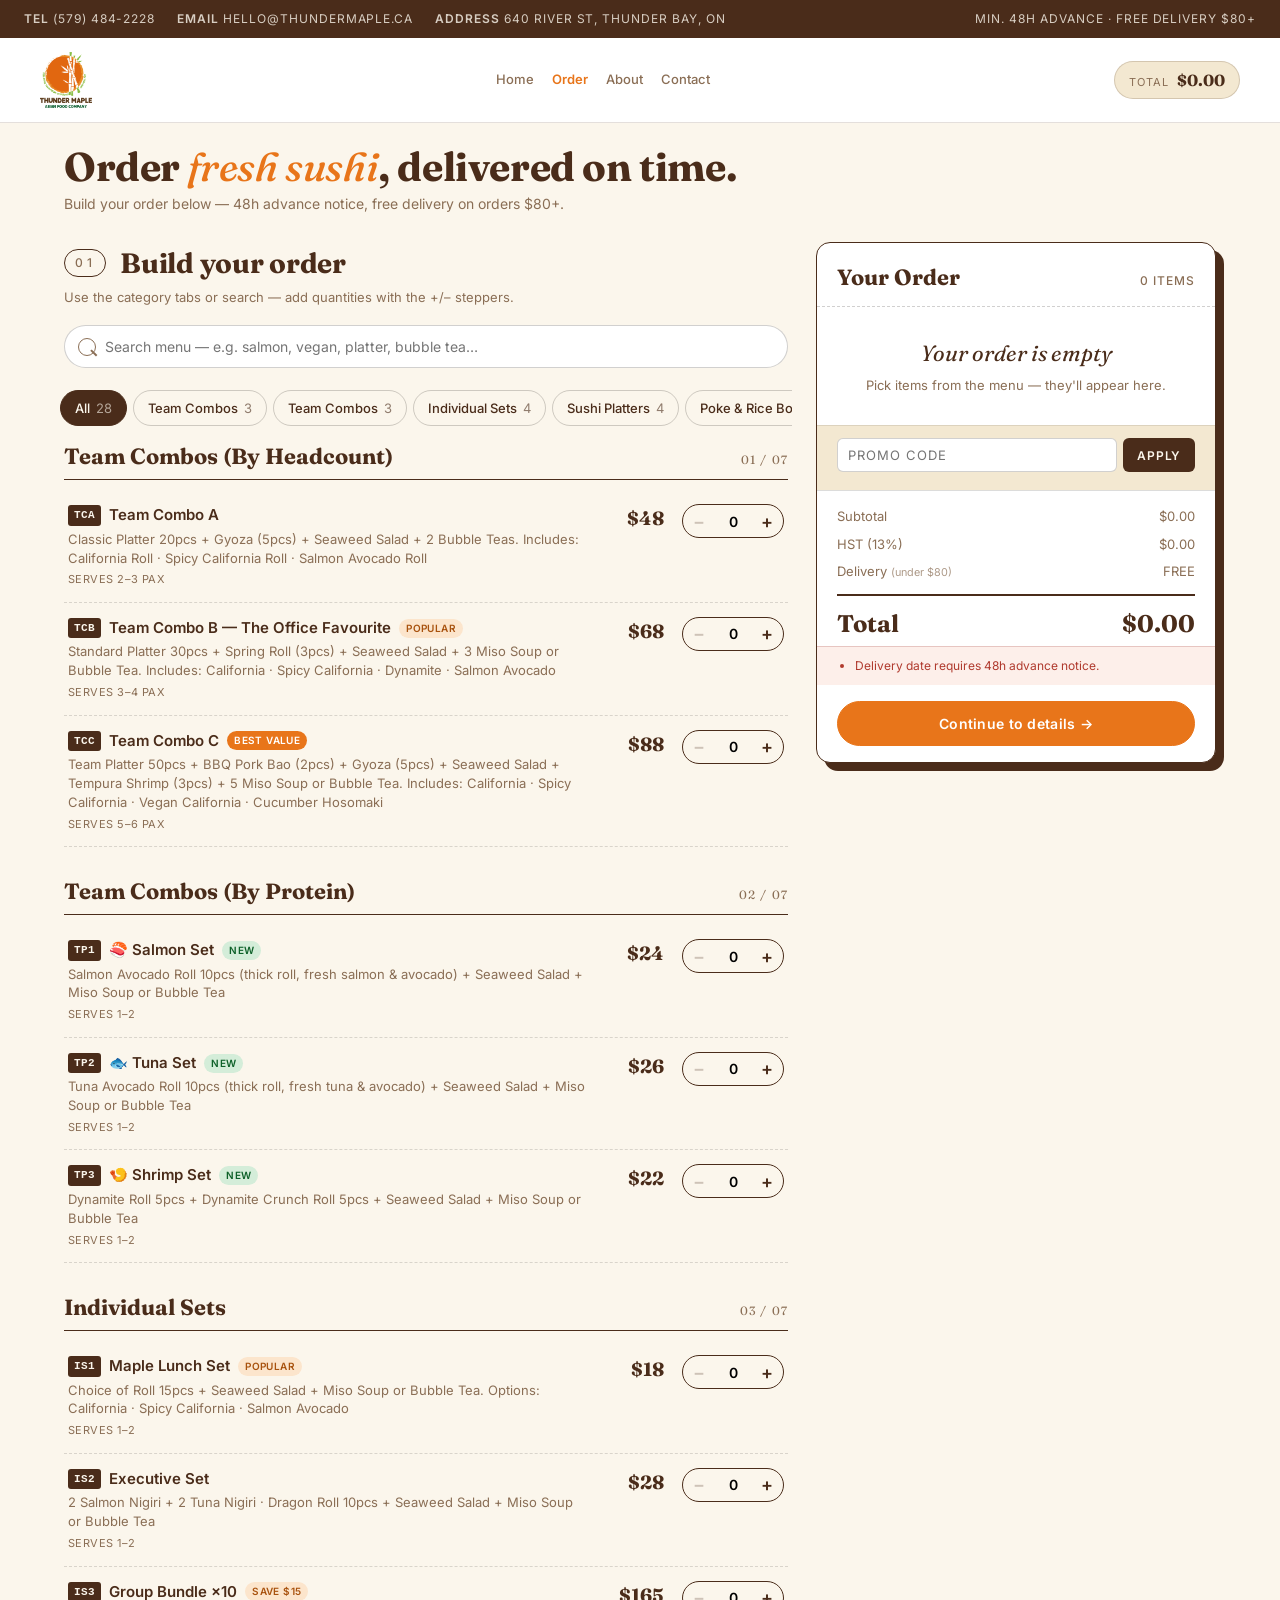
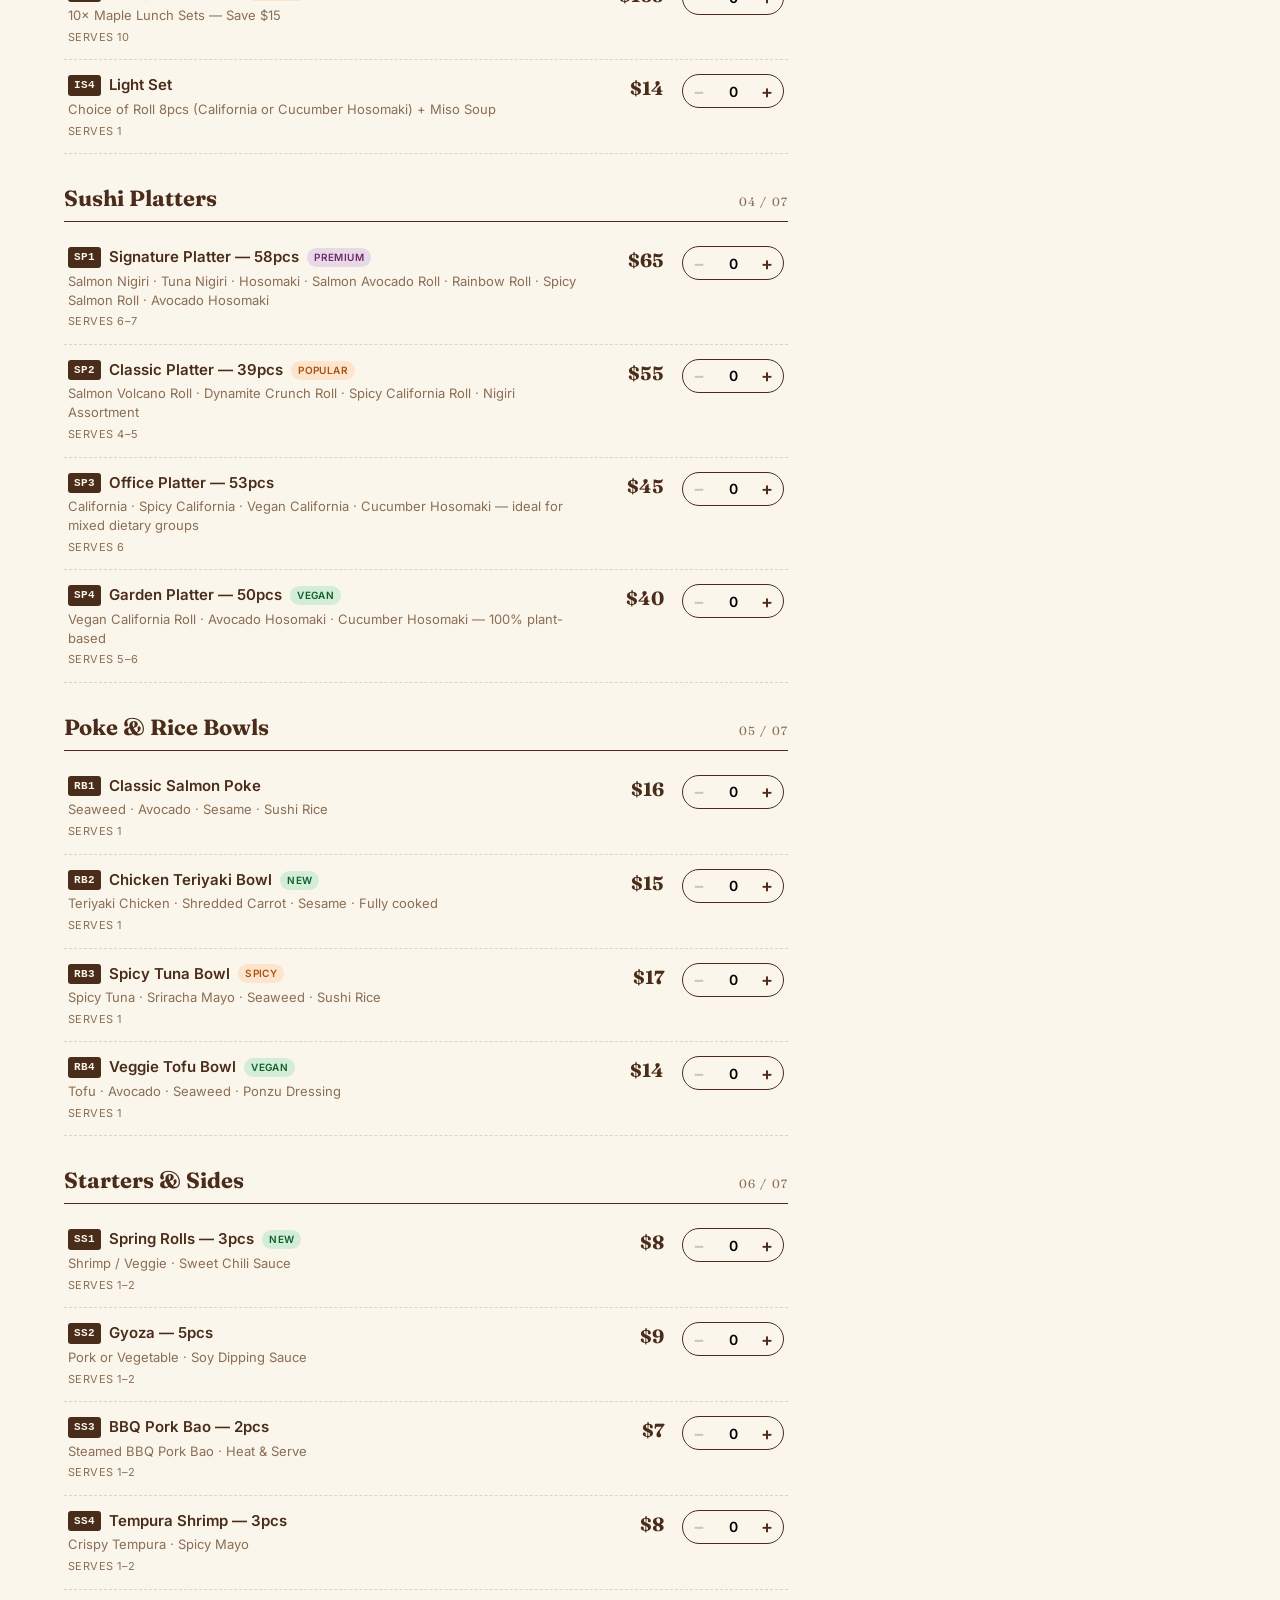
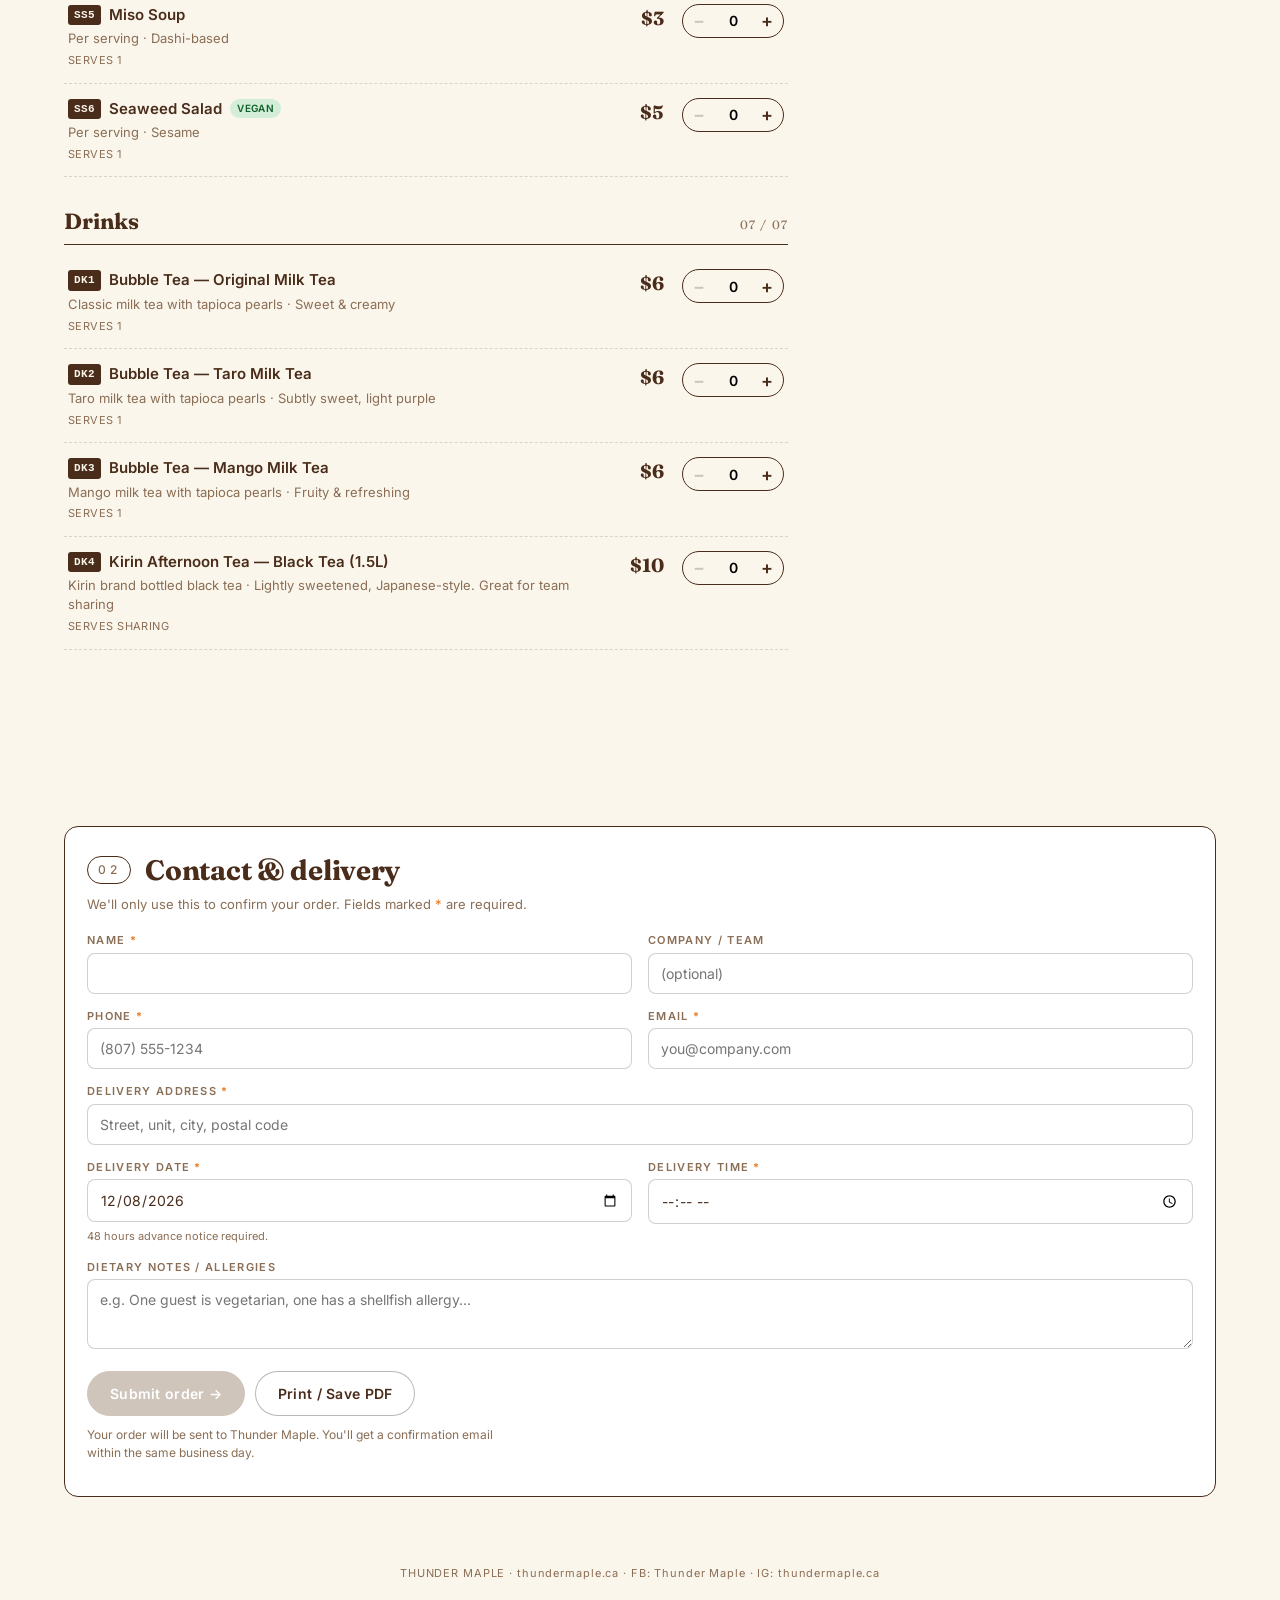
==== Order system/order.html @ da99d5c6 "Add files via upload" ====
<!doctype html>
<html lang="en">
<head>
<meta charset="utf-8" />
<meta name="viewport" content="width=device-width,initial-scale=1" />
<title>Thunder Maple · Online Order</title>
<link rel="preconnect" href="https://fonts.googleapis.com">
<link rel="preconnect" href="https://fonts.gstatic.com" crossorigin>
<link href="https://fonts.googleapis.com/css2?family=Fraunces:opsz,wght@9..144,400;9..144,500;9..144,600;9..144,700&family=Inter:wght@400;500;600;700&family=Shippori+Mincho:wght@500;700&display=swap" rel="stylesheet">
<script src="menu_data.js"></script>
<style>
:root{
  --tweak-primary:#E8751A;      /* brand orange (sun) */
  --tweak-secondary:#127C36;    /* brand green (bamboo) */
  --tweak-ink:#4A2C1A;          /* brand brown (wordmark) */
  --tweak-paper:#FBF6EC;        /* warm off-white */
  --tweak-paper-2:#F3E8D1;      /* warmer cream */
  --tweak-moss:#127C36;         /* brand green */
  --tweak-accent:#E8751A;       /* orange */
  --tweak-line:#4A2C1A;
  --tweak-muted:#8A6E55;
  --tweak-danger:#B03A2E;
  --tweak-radius: 14px;
  --tweak-font-display:'Fraunces', Georgia, serif;
  --tweak-font-body:'Inter', system-ui, sans-serif;
}
*{box-sizing:border-box}
html,body{margin:0;padding:0}
body{
  font-family:var(--tweak-font-body);
  background:var(--tweak-paper);
  color:var(--tweak-ink);
  font-size:15px;
  line-height:1.5;
  -webkit-font-smoothing:antialiased;
}
a{color:inherit}
button{font-family:inherit}

/* ——— top bar ——— */
.topbar{
  background:var(--tweak-ink);
  color:var(--tweak-paper);
  padding:10px 24px;
  display:flex;align-items:center;justify-content:space-between;
  font-size:12px;letter-spacing:.08em;text-transform:uppercase;
}
.topbar .meta{display:flex;gap:22px;flex-wrap:wrap}
.topbar .meta span{opacity:.8}
.topbar .meta b{font-weight:600;opacity:1}

/* ——— hero ——— */
.hero{
  background:#fff;
  padding:14px 24px;
  border-bottom:1px solid rgba(74,44,26,.15);
  position:relative;
}
.hero-inner{max-width:1200px;margin:0 auto;display:flex;align-items:center;justify-content:space-between;gap:20px;flex-wrap:wrap}
.brand{display:flex;align-items:center;gap:12px}
.brand img.logo{width:52px;height:auto;display:block}
.hero-right{display:flex;align-items:center;gap:22px;font-size:13px;color:var(--tweak-ink)}
.hero-right .total-chip{
  display:inline-flex;align-items:baseline;gap:8px;
  background:var(--tweak-paper-2);border:1px solid rgba(74,44,26,.18);
  padding:6px 14px;border-radius:100px;
}
.hero-right .total-chip small{font-size:11px;letter-spacing:.1em;text-transform:uppercase;color:var(--tweak-muted)}
.hero-right .total-chip b{font-family:var(--tweak-font-display);font-size:16px;font-weight:700;color:var(--tweak-ink)}
.hero-nav{display:flex;gap:18px;font-size:13px;color:var(--tweak-muted)}
.hero-nav a{text-decoration:none;font-weight:500}
.hero-nav a.current{color:var(--tweak-primary);font-weight:600}
.page-title{max-width:1200px;margin:22px auto 0;padding:0 24px}
.page-title h1{font-family:var(--tweak-font-display);font-size:clamp(28px,3.4vw,40px);line-height:1.1;font-weight:700;margin:0 0 4px;letter-spacing:-.01em}
.page-title h1 em{font-style:italic;color:var(--tweak-primary);font-weight:500}
.page-title p{color:var(--tweak-muted);font-size:14px;margin:0;max-width:640px}

/* ——— layout ——— */
.shell{max-width:1200px;margin:0 auto;padding:28px 24px 120px;display:grid;grid-template-columns:minmax(0,1fr) 400px;gap:28px}
.shell > section, .shell > aside{min-width:0}
@media (max-width: 960px){.shell{grid-template-columns:minmax(0,1fr);padding-bottom:180px}}

/* ——— menu section ——— */
.section-title{
  font-family:var(--tweak-font-display);
  font-size:28px;font-weight:700;letter-spacing:-.01em;
  display:flex;align-items:center;gap:14px;margin:0 0 4px;
}
.section-title .num{
  font-family:var(--tweak-font-body);font-weight:500;
  font-size:12px;letter-spacing:.3em;color:var(--tweak-muted);
  border:1px solid var(--tweak-ink);border-radius:100px;padding:4px 10px;
}
.section-sub{color:var(--tweak-muted);font-size:13px;margin:0 0 18px}

.cat-tabs{display:flex;gap:6px;overflow-x:auto;padding:4px 0 14px;margin:0 -4px;scrollbar-width:thin}
.cat-tab{
  flex:0 0 auto;padding:9px 14px;border-radius:100px;
  background:transparent;border:1px solid rgba(26,20,16,.2);
  font-size:13px;font-weight:500;color:var(--tweak-ink);cursor:pointer;
  transition:all .15s;white-space:nowrap;
}
.cat-tab:hover{background:rgba(26,20,16,.05)}
.cat-tab.active{background:var(--tweak-ink);color:var(--tweak-paper);border-color:var(--tweak-ink)}
.cat-tab .n{opacity:.6;margin-left:6px;font-weight:400}

/* ——— item list (DROPDOWN-first, matches user's request) ——— */
.cat-block{margin-bottom:28px}
.cat-head{
  display:flex;align-items:baseline;justify-content:space-between;
  border-bottom:1px solid var(--tweak-ink);padding-bottom:6px;margin-bottom:10px;
}
.cat-head h3{font-family:var(--tweak-font-display);font-size:22px;margin:0;font-weight:700}
.cat-head .jp{font-family:var(--tweak-font-display);color:var(--tweak-muted);font-size:12px;letter-spacing:.1em}

.item{
  display:grid;grid-template-columns:1fr auto auto;gap:18px;align-items:flex-start;
  padding:14px 4px;border-bottom:1px dashed rgba(26,20,16,.15);
  transition:background .15s;
}
.item.has-qty{background:rgba(212,162,76,.08);border-radius:8px;padding-left:14px;padding-right:14px}
.item .info{min-width:0}
.item .name{font-size:15px;font-weight:600;margin:0 0 3px;display:flex;align-items:center;gap:8px;flex-wrap:wrap}
.item .code{font-family:ui-monospace,monospace;font-size:11px;background:var(--tweak-ink);color:var(--tweak-paper);padding:2px 6px;border-radius:3px;letter-spacing:.04em}
.item .tag{font-size:10px;padding:2px 7px;border-radius:100px;font-weight:600;letter-spacing:.04em;text-transform:uppercase}
.tag-popular{background:#FCE5CC;color:#A8520E}
.tag-new{background:#D4EDD9;color:#0E6129}
.tag-premium{background:#E9D8E8;color:#6D2A6A}
.tag-bestvalue{background:var(--tweak-primary);color:#fff}
.tag-vegan{background:#D4EDD9;color:#0E6129}
.tag-spicy{background:#FCE5CC;color:#A8520E}
.tag-savings{background:#FCE5CC;color:#A8520E}
.item .desc{font-size:13px;color:var(--tweak-muted);margin:0;line-height:1.45}
.item .meta{font-size:11px;color:var(--tweak-muted);margin-top:4px;letter-spacing:.04em;text-transform:uppercase}

.item .price{font-family:var(--tweak-font-display);font-weight:700;font-size:19px;white-space:nowrap;text-align:right;min-width:58px}

.qty{
  display:inline-flex;align-items:center;gap:0;
  border:1.5px solid var(--tweak-ink);border-radius:100px;
  background:var(--tweak-paper);
  overflow:hidden;
}
.qty button{
  width:32px;height:32px;border:0;background:transparent;cursor:pointer;
  font-size:18px;font-weight:600;color:var(--tweak-ink);
  display:grid;place-items:center;
}
.qty button:hover{background:rgba(26,20,16,.08)}
.qty button:disabled{opacity:.25;cursor:not-allowed}
.qty input{
  width:36px;text-align:center;border:0;background:transparent;
  font-family:var(--tweak-font-body);font-weight:600;font-size:14px;
  -moz-appearance:textfield;
}
.qty input::-webkit-outer-spin-button,.qty input::-webkit-inner-spin-button{-webkit-appearance:none;margin:0}

.search-wrap{position:relative;margin-bottom:18px}
.search-wrap input{
  width:100%;padding:12px 16px 12px 40px;
  background:#fff;border:1px solid rgba(26,20,16,.2);
  border-radius:100px;font-size:14px;font-family:inherit;
  color:var(--tweak-ink);
}
.search-wrap input:focus{outline:2px solid var(--tweak-primary);outline-offset:0;border-color:transparent}
.search-wrap::before{
  content:'';position:absolute;left:14px;top:50%;transform:translateY(-50%);
  width:16px;height:16px;border:1.5px solid var(--tweak-muted);border-radius:50%;
}
.search-wrap::after{
  content:'';position:absolute;left:26px;top:calc(50% + 5px);
  width:8px;height:1.5px;background:var(--tweak-muted);transform:rotate(45deg);
}

/* ——— cart / summary panel ——— */
.panel{
  position:sticky;top:18px;align-self:start;
  background:#fff;border:1px solid var(--tweak-ink);
  border-radius:var(--tweak-radius);
  overflow:hidden;
  box-shadow: 8px 8px 0 var(--tweak-ink);
}
.panel h2{
  font-family:var(--tweak-font-display);font-weight:700;font-size:22px;
  margin:0;padding:18px 20px 12px;
  display:flex;align-items:baseline;justify-content:space-between;
  border-bottom:1px dashed rgba(26,20,16,.2);
}
.panel h2 .count{font-family:var(--tweak-font-body);font-size:12px;font-weight:500;color:var(--tweak-muted);letter-spacing:.08em;text-transform:uppercase}
.cart-list{padding:6px 20px;max-height:340px;overflow:auto}
.cart-row{display:grid;grid-template-columns:auto 1fr auto auto;gap:10px;align-items:center;padding:8px 0;border-bottom:1px dashed rgba(26,20,16,.12);font-size:13px}
.cart-row:last-child{border-bottom:0}
.cart-row .q{font-family:var(--tweak-font-display);font-size:18px;font-weight:700;min-width:26px;text-align:center;color:var(--tweak-primary)}
.cart-row .nm{font-weight:500;line-height:1.25}
.cart-row .pr{font-weight:600;white-space:nowrap}
.cart-row .rm{width:22px;height:22px;border-radius:50%;background:transparent;border:1px solid rgba(26,20,16,.3);cursor:pointer;display:grid;place-items:center;font-size:12px;color:var(--tweak-muted);padding:0;line-height:1}
.cart-row .rm:hover{background:var(--tweak-danger);color:#fff;border-color:var(--tweak-danger)}

.empty{padding:24px 20px;text-align:center;color:var(--tweak-muted);font-size:13px}
.empty .arr{font-family:var(--tweak-font-display);font-style:italic;font-size:22px;color:var(--tweak-ink);margin-bottom:6px;display:block}

.totals{padding:12px 20px 0;border-top:1px solid rgba(26,20,16,.15)}
.tr{display:flex;justify-content:space-between;padding:4px 0;font-size:13px;color:var(--tweak-muted)}
.tr b{color:var(--tweak-ink);font-weight:600}
.tr.total{font-family:var(--tweak-font-display);font-size:24px;color:var(--tweak-ink);border-top:2px solid var(--tweak-ink);margin-top:8px;padding-top:10px;font-weight:700}
.tr.total span:last-child{font-weight:700}

.promo{padding:12px 20px;background:var(--tweak-paper-2);border-top:1px solid rgba(26,20,16,.1)}
.promo-row{display:flex;gap:6px}
.promo-row input{flex:1;padding:8px 10px;border:1px solid rgba(26,20,16,.2);border-radius:6px;font-size:13px;font-family:inherit;background:#fff;text-transform:uppercase;letter-spacing:.08em}
.promo-row button{padding:8px 14px;background:var(--tweak-ink);color:var(--tweak-paper);border:0;border-radius:6px;font-weight:600;font-size:12px;letter-spacing:.06em;cursor:pointer;text-transform:uppercase}
.promo-msg{font-size:11px;margin-top:6px;color:var(--tweak-moss);font-weight:500}
.promo-msg.err{color:var(--tweak-danger)}

.warnings{padding:10px 20px;background:#FDEFEA;border-top:1px solid rgba(139,30,30,.2);color:var(--tweak-danger);font-size:12px;line-height:1.5}
.warnings ul{margin:0;padding-left:18px}

/* ——— form ——— */
.form-section{background:#fff;border:1px solid var(--tweak-ink);border-radius:var(--tweak-radius);padding:22px;margin-top:28px}
.form-grid{display:grid;grid-template-columns:repeat(2,1fr);gap:14px 16px}
@media (max-width: 640px){.form-grid{grid-template-columns:1fr}}
.field{display:flex;flex-direction:column;gap:4px}
.field.full{grid-column:1/-1}
.field label{font-size:11px;letter-spacing:.12em;text-transform:uppercase;color:var(--tweak-muted);font-weight:600}
.field label .req{color:var(--tweak-primary)}
.field input,.field textarea,.field select{
  padding:11px 12px;border:1px solid rgba(26,20,16,.2);border-radius:8px;
  font-family:inherit;font-size:14px;background:#fff;color:var(--tweak-ink);
}
.field textarea{min-height:70px;resize:vertical}
.field input:focus,.field textarea:focus,.field select:focus{outline:2px solid var(--tweak-primary);outline-offset:0;border-color:transparent}
.field .hint{font-size:11px;color:var(--tweak-muted);margin-top:2px}

/* submit area */
.submit-area{margin-top:22px;display:flex;gap:10px;flex-wrap:wrap;align-items:center}
.submit-note{font-size:12px;color:var(--tweak-muted);margin-top:10px;max-width:420px;line-height:1.5}
.btn{
  padding:13px 22px;border-radius:100px;border:1.5px solid var(--tweak-ink);
  font-size:14px;font-weight:600;letter-spacing:.02em;
  cursor:pointer;display:inline-flex;align-items:center;gap:8px;
  background:#fff;color:var(--tweak-ink);transition:all .15s;
  font-family:inherit;
}
.btn:hover{background:var(--tweak-paper-2)}
.btn.primary{background:var(--tweak-primary);color:#fff;border-color:var(--tweak-primary)}
.btn.primary:hover{background:#8F2E24}
.btn.primary:disabled{opacity:.4;cursor:not-allowed;background:var(--tweak-muted);border-color:var(--tweak-muted)}
.btn.ghost{border-color:rgba(26,20,16,.3)}

/* success modal */
.modal-bg{position:fixed;inset:0;background:rgba(26,20,16,.7);display:none;align-items:center;justify-content:center;padding:20px;z-index:50}
.modal-bg.open{display:flex}
.modal{background:var(--tweak-paper);border-radius:var(--tweak-radius);max-width:520px;width:100%;padding:32px;border:1px solid var(--tweak-ink);box-shadow:10px 10px 0 var(--tweak-ink)}
.modal h3{font-family:var(--tweak-font-display);font-size:32px;margin:0 0 6px;font-weight:700}
.modal .order-no{font-family:ui-monospace,monospace;font-size:14px;color:var(--tweak-muted);margin-bottom:18px;letter-spacing:.08em}
.modal p{margin:0 0 12px;font-size:14px;line-height:1.6}
.modal .modal-actions{display:flex;gap:8px;flex-wrap:wrap;margin-top:18px}
.modal .modal-actions .btn{font-size:13px;padding:10px 16px}

/* history */
.history{margin-top:12px;font-size:11px;color:var(--tweak-muted)}
.history a{cursor:pointer;text-decoration:underline}

/* ——— tweaks panel ——— */
.tweak-panel{
  position:fixed;bottom:20px;right:20px;z-index:60;
  background:#fff;border:1px solid var(--tweak-ink);border-radius:12px;
  box-shadow:6px 6px 0 var(--tweak-ink);
  padding:16px;width:260px;display:none;
}
.tweak-panel.open{display:block}
.tweak-panel h4{font-family:var(--tweak-font-display);margin:0 0 10px;font-size:16px;display:flex;justify-content:space-between;align-items:center}
.tweak-panel h4 button{background:transparent;border:0;font-size:18px;cursor:pointer;line-height:1;color:var(--tweak-muted)}
.tweak-row{margin:10px 0;font-size:12px}
.tweak-row label{display:block;color:var(--tweak-muted);letter-spacing:.08em;text-transform:uppercase;font-weight:600;font-size:10px;margin-bottom:4px}
.tweak-row .seg{display:flex;border:1px solid rgba(26,20,16,.25);border-radius:6px;overflow:hidden}
.tweak-row .seg button{flex:1;padding:7px 8px;border:0;background:#fff;cursor:pointer;font-size:11px;font-family:inherit;font-weight:500;color:var(--tweak-ink)}
.tweak-row .seg button.on{background:var(--tweak-ink);color:var(--tweak-paper)}
.tweak-row .swatch-row{display:flex;gap:6px}
.tweak-row .swatch{width:28px;height:28px;border-radius:50%;border:2px solid transparent;cursor:pointer}
.tweak-row .swatch.on{border-color:var(--tweak-ink)}

/* ——— variants ——— */
body[data-ui="cards"] .item{display:grid;grid-template-columns:1fr;gap:10px;background:#fff;border:1px solid rgba(26,20,16,.12);border-radius:10px;padding:14px;margin-bottom:10px;border-bottom:1px solid rgba(26,20,16,.12)}
body[data-ui="cards"] .item .row-x{display:flex;justify-content:space-between;align-items:center;gap:10px}
body[data-ui="cards"] .item .price{text-align:left}

body[data-ui="compact"] .item{padding:8px 4px}
body[data-ui="compact"] .item .desc{display:none}

/* footer */
footer{text-align:center;color:var(--tweak-muted);font-size:11px;padding:28px 20px;letter-spacing:.08em}

/* print layout for receipt */
@media print{
  .topbar,.hero .hero-right,.tweak-panel,.cat-tabs,.search-wrap,.submit-area,.qty,.promo,.modal-bg,footer,.form-section{display:none !important}
  body{background:#fff}
  .shell{grid-template-columns:1fr;padding:0}
  .panel{box-shadow:none;border:none;position:static}
}
</style>
</head>
<body>

<div class="topbar">
  <div class="meta">
    <span><b>TEL</b> (579) 484-2228</span>
    <span><b>EMAIL</b> hello@thundermaple.ca</span>
    <span><b>ADDRESS</b> 640 River St, Thunder Bay, ON</span>
  </div>
  <div class="meta"><span>Min. 48h advance · Free delivery $80+</span></div>
</div>

<header class="hero">
  <div class="hero-inner">
    <a class="brand" href="#" aria-label="Thunder Maple home">
      <img class="logo" src="assets/logo.png" alt="Thunder Maple Asian Food Company" />
    </a>
    <nav class="hero-nav" aria-label="Primary">
      <a href="#">Home</a>
      <a href="#" class="current">Order</a>
      <a href="#">About</a>
      <a href="#">Contact</a>
    </nav>
    <div class="hero-right">
      <span class="total-chip"><small>Total</small><b id="headerTotal">$0.00</b></span>
    </div>
  </div>
</header>

<div class="page-title">
  <h1>Order <em>fresh sushi</em>, delivered on time.</h1>
  <p>Build your order below — 48h advance notice, free delivery on orders $80+.</p>
</div>

<main class="shell">
  <section>
    <h2 class="section-title"><span class="num">01</span>Build your order</h2>
    <p class="section-sub">Use the category tabs or search — add quantities with the +/– steppers.</p>

    <div class="search-wrap"><input id="search" type="search" placeholder="Search menu — e.g. salmon, vegan, platter, bubble tea…" /></div>

    <div class="cat-tabs" id="catTabs"></div>

    <div id="menu"></div>
  </section>

  <aside>
    <div class="panel">
      <h2>Your Order <span class="count" id="itemCount">0 items</span></h2>
      <div id="cartList" class="cart-list"></div>
      <div class="promo">
        <div class="promo-row">
          <input id="promoInput" placeholder="Promo code" maxlength="20" />
          <button id="promoBtn">Apply</button>
        </div>
        <div class="promo-msg" id="promoMsg"></div>
      </div>
      <div class="totals">
        <div class="tr"><span>Subtotal</span><span id="subtotal">$0.00</span></div>
        <div class="tr" id="discountRow" style="display:none"><span id="discountLabel">Promo</span><span id="discount">–$0.00</span></div>
        <div class="tr" id="taxRow"><span>HST (13%)</span><span id="tax">$0.00</span></div>
        <div class="tr" id="deliveryRow"><span>Delivery <small id="deliveryNote" style="opacity:.7"></small></span><span id="delivery">$0.00</span></div>
        <div class="tr total"><span>Total</span><span id="total">$0.00</span></div>
      </div>
      <div class="warnings" id="warnings" style="display:none"></div>
      <div style="padding:16px 20px">
        <button class="btn primary" style="width:100%;justify-content:center" onclick="document.getElementById('form-section').scrollIntoView({behavior:'smooth'})">Continue to details →</button>
      </div>
    </div>
  </aside>
</main>

<div class="shell" style="padding-top:0;padding-bottom:40px;grid-template-columns:1fr">
  <section class="form-section" id="form-section">
    <h2 class="section-title"><span class="num">02</span>Contact & delivery</h2>
    <p class="section-sub">We'll only use this to confirm your order. Fields marked <span style="color:var(--tweak-primary)">*</span> are required.</p>
    <form id="orderForm" novalidate>
      <div class="form-grid">
        <div class="field">
          <label>Name <span class="req">*</span></label>
          <input required name="name" autocomplete="name" />
        </div>
        <div class="field">
          <label>Company / Team</label>
          <input name="company" autocomplete="organization" placeholder="(optional)" />
        </div>
        <div class="field">
          <label>Phone <span class="req">*</span></label>
          <input required name="phone" type="tel" autocomplete="tel" placeholder="(807) 555-1234" />
        </div>
        <div class="field">
          <label>Email <span class="req">*</span></label>
          <input required name="email" type="email" autocomplete="email" placeholder="you@company.com" />
        </div>
        <div class="field full">
          <label>Delivery address <span class="req">*</span></label>
          <input required name="address" autocomplete="street-address" placeholder="Street, unit, city, postal code" />
        </div>
        <div class="field">
          <label>Delivery date <span class="req">*</span></label>
          <input required name="date" type="date" id="dateField" />
          <span class="hint" id="dateHint">48 hours advance notice required.</span>
        </div>
        <div class="field">
          <label>Delivery time <span class="req">*</span></label>
          <input required name="time" type="time" step="900" />
        </div>
        <div class="field full">
          <label>Dietary notes / allergies</label>
          <textarea name="dietary" placeholder="e.g. One guest is vegetarian, one has a shellfish allergy…"></textarea>
        </div>
      </div>

      <div class="submit-area">
        <button type="submit" class="btn primary" id="submitBtn">Submit order →</button>
        <button type="button" class="btn ghost" id="printBtn">Print / Save PDF</button>
      </div>
      <div class="submit-note" id="submitNote">Your order will be sent to Thunder Maple. You'll get a confirmation email within the same business day.</div>
      <div class="history">
        <span id="historyInfo"></span>
        <a id="historyLink" style="display:none">View order history</a>
      </div>
    </form>
  </section>
</div>

<footer>
  THUNDER MAPLE · thundermaple.ca · FB: Thunder Maple · IG: thundermaple.ca
</footer>

<!-- success modal -->
<div class="modal-bg" id="modalBg">
  <div class="modal">
    <h3>Order received 🍁</h3>
    <div class="order-no" id="modalOrderNo"></div>
    <p id="modalBody">Thanks — we've logged your order. We'll reach out within the same business day to confirm the delivery window and payment.</p>
    <p id="modalDetail" style="font-size:12px;color:var(--tweak-muted)"></p>
    <div class="modal-actions">
      <button class="btn primary" onclick="closeModal()">Done</button>
      <button class="btn ghost" onclick="window.print()">Print receipt</button>
    </div>
  </div>
</div>

<!-- tweaks -->
<div class="tweak-panel" id="tweakPanel">
  <h4>Tweaks <button onclick="toggleTweaks(false)">×</button></h4>
  <div class="tweak-row">
    <label>Accent colour</label>
    <div class="swatch-row" id="swatches"></div>
  </div>
  <div class="tweak-row">
    <label>Menu layout</label>
    <div class="seg" id="uiSeg">
      <button data-v="list">List</button>
      <button data-v="cards">Cards</button>
      <button data-v="compact">Compact</button>
    </div>
  </div>
  <div class="tweak-row">
    <label>Show tax & delivery</label>
    <div class="seg" id="feesSeg">
      <button data-v="on">Show</button>
      <button data-v="off">Hide</button>
    </div>
  </div>
  <div class="tweak-row">
    <label>Min-order enforcement</label>
    <div class="seg" id="minSeg">
      <button data-v="warn">Warn only</button>
      <button data-v="block">Block</button>
    </div>
  </div>

</div>

<script>
/*EDITMODE-BEGIN*/
const TM_TWEAKS = {
  "accent": "#E8751A",
  "ui": "list",
  "fees": "on",
  "minOrder": "warn",
  "formspreeUrl": "https://formspree.io/f/xaqajkpn"
};
/*EDITMODE-END*/

const HST = 0.13;
const FREE_DELIVERY_THRESHOLD = 80;
const DELIVERY_FEE = 10;
const MIN_ADVANCE_HOURS = 48;

const PROMOS = {
  'MAPLE10': { type:'pct', value:10, label:'10% off' },
  'TEAM15':  { type:'pct', value:15, label:'15% off (teams)' },
  'FIRST5':  { type:'flat', value:5, label:'$5 off first order' },
};

// state
const cart = new Map(); // code -> qty
let activeCat = 'all';
let searchTerm = '';
let promo = null;

const flatItems = [];
TM_MENU.forEach(cat => cat.items.forEach(it => flatItems.push({...it, category: cat.category})));
const byCode = Object.fromEntries(flatItems.map(i => [i.code, i]));

// ——— render category tabs ———
const tabs = document.getElementById('catTabs');
function renderTabs(){
  tabs.innerHTML = '';
  const all = document.createElement('button');
  all.className='cat-tab'+(activeCat==='all'?' active':'');
  all.textContent='All';
  const allN=document.createElement('span');allN.className='n';allN.textContent=flatItems.length;all.appendChild(allN);
  all.onclick=()=>{activeCat='all';renderTabs();renderMenu();};
  tabs.appendChild(all);
  TM_MENU.forEach(cat => {
    const b = document.createElement('button');
    b.className='cat-tab'+(activeCat===cat.category?' active':'');
    b.textContent = cat.category.replace(/\s*\(.*?\)/,'');
    const n=document.createElement('span');n.className='n';n.textContent=cat.items.length;b.appendChild(n);
    b.onclick=()=>{activeCat=cat.category;renderTabs();renderMenu();};
    tabs.appendChild(b);
  });
}

// ——— render menu ———
function tagClass(tag){
  const t=(tag||'').toLowerCase();
  if(t.includes('popular'))return 'tag-popular';
  if(t.includes('new'))return 'tag-new';
  if(t.includes('premium'))return 'tag-premium';
  if(t.includes('best value'))return 'tag-bestvalue';
  if(t.includes('vegan'))return 'tag-vegan';
  if(t.includes('spicy'))return 'tag-spicy';
  if(t.includes('save'))return 'tag-savings';
  return 'tag-new';
}

function renderMenu(){
  const container = document.getElementById('menu');
  container.innerHTML = '';
  const visibleCats = activeCat==='all' ? TM_MENU : TM_MENU.filter(c=>c.category===activeCat);

  let anyShown = false;
  visibleCats.forEach((cat, idx) => {
    const items = cat.items.filter(it => {
      if(!searchTerm) return true;
      const s = (it.name+' '+it.desc+' '+it.tag+' '+cat.category).toLowerCase();
      return s.includes(searchTerm.toLowerCase());
    });
    if(!items.length) return;
    anyShown = true;
    const block = document.createElement('div');
    block.className='cat-block';
    const head = document.createElement('div');
    head.className='cat-head';
    head.innerHTML = `<h3>${cat.category}</h3><span class="jp">${(idx+1).toString().padStart(2,'0')} / ${TM_MENU.length.toString().padStart(2,'0')}</span>`;
    block.appendChild(head);

    items.forEach(it => {
      const qty = cart.get(it.code) || 0;
      const row = document.createElement('div');
      row.className = 'item' + (qty>0 ? ' has-qty':'');
      const tagHtml = it.tag ? `<span class="tag ${tagClass(it.tag)}">${it.tag}</span>` : '';
      row.innerHTML = `
        <div class="info">
          <div class="name"><span class="code">${it.code}</span>${it.name} ${tagHtml}</div>
          <div class="desc">${it.desc}</div>
          <div class="meta">Serves ${it.serves}</div>
        </div>
        <div class="price">$${it.price}</div>
        <div class="qty-wrap"></div>
      `;
      const qtyWrap = row.querySelector('.qty-wrap');
      const q = document.createElement('div');
      q.className='qty';
      q.innerHTML = `
        <button aria-label="decrease" ${qty===0?'disabled':''} data-op="-">−</button>
        <input type="number" min="0" max="99" value="${qty}" />
        <button aria-label="increase" data-op="+">+</button>
      `;
      q.querySelector('[data-op="+"]').onclick=()=>setQty(it.code, qty+1);
      q.querySelector('[data-op="-"]').onclick=()=>setQty(it.code, Math.max(0, qty-1));
      q.querySelector('input').onchange=(e)=>setQty(it.code, Math.max(0, Math.min(99, parseInt(e.target.value)||0)));
      qtyWrap.appendChild(q);
      // card-variant row-x regroup
      if(document.body.dataset.ui==='cards'){
        const info = row.querySelector('.info');
        const price = row.querySelector('.price');
        const qw = row.querySelector('.qty-wrap');
        row.innerHTML='';
        row.appendChild(info);
        const rx = document.createElement('div'); rx.className='row-x';
        rx.appendChild(price); rx.appendChild(qw);
        row.appendChild(rx);
      }
      block.appendChild(row);
    });
    container.appendChild(block);
  });
  if(!anyShown){
    container.innerHTML = `<div class="empty" style="padding:60px 20px"><span class="arr">No matches</span>Try a different search or clear the filter.</div>`;
  }
}

function setQty(code, q){
  if(q<=0) cart.delete(code); else cart.set(code, q);
  renderMenu(); // keep has-qty highlight in sync
  renderCart();
}

// ——— cart & totals ———
function renderCart(){
  const list = document.getElementById('cartList');
  list.innerHTML = '';
  if(cart.size===0){
    list.innerHTML = `<div class="empty"><span class="arr">Your order is empty</span>Pick items from the menu — they'll appear here.</div>`;
  } else {
    for(const [code, qty] of cart){
      const it = byCode[code];
      if(!it) continue;
      const row = document.createElement('div');
      row.className='cart-row';
      row.innerHTML = `
        <div class="q">${qty}×</div>
        <div class="nm"><div>${it.name}</div><div style="font-size:11px;color:var(--tweak-muted)">${it.code} · $${it.price} ea</div></div>
        <div class="pr">$${(qty*it.price).toFixed(2)}</div>
        <button class="rm" title="remove">×</button>
      `;
      row.querySelector('.rm').onclick=()=>setQty(code, 0);
      list.appendChild(row);
    }
  }
  const totals = computeTotals();
  document.getElementById('itemCount').textContent = totals.units + ' item' + (totals.units===1?'':'s');
  document.getElementById('subtotal').textContent = money(totals.subtotal);
  document.getElementById('tax').textContent = money(totals.tax);
  document.getElementById('delivery').textContent = totals.delivery===0 ? 'FREE' : money(totals.delivery);
  document.getElementById('deliveryNote').textContent = totals.subtotal >= FREE_DELIVERY_THRESHOLD ? '(free over $80)' : '(under $80)';
  document.getElementById('total').textContent = money(totals.total);
  document.getElementById('headerTotal').textContent = money(totals.total);
  if(totals.discount>0){
    document.getElementById('discountRow').style.display='flex';
    document.getElementById('discount').textContent = '–'+money(totals.discount);
    document.getElementById('discountLabel').textContent = 'Promo · ' + (promo?.code||'');
  } else {
    document.getElementById('discountRow').style.display='none';
  }
  const showFees = TM_TWEAKS.fees==='on';
  document.getElementById('taxRow').style.display = showFees ? 'flex':'none';
  document.getElementById('deliveryRow').style.display = showFees ? 'flex':'none';

  renderWarnings(totals);
  updateSubmitState(totals);
}

function money(n){return '$' + n.toFixed(2)}

function computeTotals(){
  let subtotal=0, units=0, platters=0, indivSets=0;
  for(const [code, qty] of cart){
    const it = byCode[code]; if(!it) continue;
    subtotal += it.price * qty;
    units += qty;
    // Team Combos include a platter — count them as platters for min-order check.
    if(it.category.includes('Platter') || it.category.includes('Team Combos')) platters += qty;
    else if(it.category.includes('Individual Sets')) indivSets += qty;
  }
  let discount = 0;
  if(promo){
    if(promo.type==='pct') discount = subtotal * promo.value/100;
    else if(promo.type==='flat') discount = Math.min(promo.value, subtotal);
  }
  const afterDiscount = Math.max(0, subtotal - discount);
  const tax = TM_TWEAKS.fees==='on' ? afterDiscount * HST : 0;
  const delivery = (TM_TWEAKS.fees==='on' && subtotal>0) ? (subtotal >= FREE_DELIVERY_THRESHOLD ? 0 : DELIVERY_FEE) : 0;
  const total = afterDiscount + tax + delivery;
  return { subtotal, discount, tax, delivery, total, units, platters, indivSets };
}

function renderWarnings(t){
  const box = document.getElementById('warnings');
  const issues = [];
  if(t.units>0 && t.platters===0 && t.indivSets < 5){
    issues.push(`Minimum order: 1 platter OR 5 individual sets. You have ${t.platters} platter${t.platters===1?'':'s'} and ${t.indivSets} set${t.indivSets===1?'':'s'}.`);
  }
  const d = document.getElementById('dateField').value;
  if(d){
    const picked = new Date(d+'T00:00');
    const earliest = new Date(Date.now() + MIN_ADVANCE_HOURS*3600*1000);
    if(picked < earliest) issues.push(`Delivery date requires ${MIN_ADVANCE_HOURS}h advance notice.`);
  }
  if(issues.length){
    box.style.display='block';
    box.innerHTML = '<ul><li>' + issues.join('</li><li>') + '</li></ul>';
  } else box.style.display='none';
  return issues;
}

function updateSubmitState(t){
  const btn = document.getElementById('submitBtn');
  const mustBlock = TM_TWEAKS.minOrder==='block';
  const hasIssues = (t.units>0 && t.platters===0 && t.indivSets<5);
  btn.disabled = t.units===0 || (mustBlock && hasIssues);
}

// ——— promo ———
document.getElementById('promoBtn').onclick = () => {
  const v = document.getElementById('promoInput').value.trim().toUpperCase();
  if(!v){ promo=null; document.getElementById('promoMsg').textContent=''; renderCart(); return; }
  if(PROMOS[v]){
    promo = { ...PROMOS[v], code:v };
    const msg = document.getElementById('promoMsg');
    msg.className='promo-msg';
    msg.textContent = '✓ ' + PROMOS[v].label + ' applied';
  } else {
    promo = null;
    const msg = document.getElementById('promoMsg');
    msg.className='promo-msg err';
    msg.textContent = 'Code not recognised. Try MAPLE10, TEAM15, FIRST5.';
  }
  renderCart();
};

// ——— search ———
document.getElementById('search').oninput = (e) => { searchTerm = e.target.value; renderMenu(); };

// ——— date min ———
(function setDateMin(){
  const d = new Date(Date.now() + MIN_ADVANCE_HOURS*3600*1000);
  const iso = d.toISOString().slice(0,10);
  document.getElementById('dateField').min = iso;
  document.getElementById('dateField').value = iso;
})();
document.getElementById('dateField').onchange = () => renderCart();

// ——— build payload ———
function buildPayload(){
  const form = new FormData(document.getElementById('orderForm'));
  const items = [];
  for(const [code, qty] of cart){
    const it = byCode[code];
    items.push({ code, name: it.name, unit_price: it.price, qty, line_total: +(qty*it.price).toFixed(2) });
  }
  const t = computeTotals();
  return {
    order_number: makeOrderNo(),
    submitted_at: new Date().toISOString(),
    customer: {
      name: form.get('name') || '',
      company: form.get('company') || '',
      phone: form.get('phone') || '',
      email: form.get('email') || '',
    },
    delivery: {
      address: form.get('address') || '',
      date: form.get('date') || '',
      time: form.get('time') || '',
      dietary_notes: form.get('dietary') || '',
    },
    items,
    totals: {
      subtotal: +t.subtotal.toFixed(2),
      discount: +t.discount.toFixed(2),
      promo_code: promo?.code || null,
      tax_hst_13: +t.tax.toFixed(2),
      delivery_fee: +t.delivery.toFixed(2),
      total: +t.total.toFixed(2),
    }
  };
}

function makeOrderNo(){
  const d = new Date();
  const yyyymmdd = d.toISOString().slice(0,10).replace(/-/g,'');
  const rnd = Math.floor(Math.random()*9000+1000);
  return `TM-${yyyymmdd}-${rnd}`;
}

function payloadToText(p){
  let s = `THUNDER MAPLE — ORDER ${p.order_number}\nSubmitted: ${p.submitted_at}\n\n`;
  s += `CUSTOMER\n  Name: ${p.customer.name}\n  Company: ${p.customer.company}\n  Phone: ${p.customer.phone}\n  Email: ${p.customer.email}\n\n`;
  s += `DELIVERY\n  Address: ${p.delivery.address}\n  Date: ${p.delivery.date}\n  Time: ${p.delivery.time}\n  Dietary: ${p.delivery.dietary_notes||'(none)'}\n\n`;
  s += `ITEMS\n`;
  p.items.forEach(i => { s += `  ${i.qty}× [${i.code}] ${i.name} — $${i.unit_price} ea = $${i.line_total.toFixed(2)}\n`; });
  s += `\nTOTALS\n  Subtotal: $${p.totals.subtotal.toFixed(2)}\n`;
  if(p.totals.discount>0) s += `  Promo (${p.totals.promo_code}): –$${p.totals.discount.toFixed(2)}\n`;
  if(p.totals.tax_hst_13>0) s += `  HST (13%): $${p.totals.tax_hst_13.toFixed(2)}\n`;
  if(p.totals.delivery_fee>0) s += `  Delivery: $${p.totals.delivery_fee.toFixed(2)}\n`;
  s += `  TOTAL: $${p.totals.total.toFixed(2)}\n`;
  return s;
}

// ——— submit handler (Formspree) ———
document.getElementById('orderForm').onsubmit = async (e) => {
  e.preventDefault();
  const form = e.target;
  if(!form.checkValidity()){ form.reportValidity(); return; }
  if(cart.size===0) return alert('Please add at least one item.');

  const payload = buildPayload();
  const totals = computeTotals();
  const issues = renderWarnings(totals);
  if(TM_TWEAKS.minOrder==='block' && issues.length){ alert(issues.join('\n')); return; }

  const btn = document.getElementById('submitBtn');
  btn.disabled = true;
  btn.textContent = 'Sending…';

  // Flatten payload for Formspree's dashboard — keys become columns.
  const flat = {
    _subject: `Order ${payload.order_number} — ${payload.customer.name}`,
    order_number: payload.order_number,
    submitted_at: payload.submitted_at,
    customer_name: payload.customer.name,
    customer_company: payload.customer.company,
    customer_phone: payload.customer.phone,
    customer_email: payload.customer.email,
    delivery_address: payload.delivery.address,
    delivery_date: payload.delivery.date,
    delivery_time: payload.delivery.time,
    dietary_notes: payload.delivery.dietary_notes,
    items_summary: payload.items.map(i => `${i.qty}× [${i.code}] ${i.name} @ $${i.unit_price} = $${i.line_total.toFixed(2)}`).join('\n'),
    subtotal: `$${payload.totals.subtotal.toFixed(2)}`,
    promo_code: payload.totals.promo_code || '',
    discount: `$${payload.totals.discount.toFixed(2)}`,
    tax_hst_13: `$${payload.totals.tax_hst_13.toFixed(2)}`,
    delivery_fee: `$${payload.totals.delivery_fee.toFixed(2)}`,
    total: `$${payload.totals.total.toFixed(2)}`,
    full_receipt: payloadToText(payload),
  };

  try {
    const r = await fetch(TM_TWEAKS.formspreeUrl, {
      method:'POST',
      headers:{'Content-Type':'application/json','Accept':'application/json'},
      body: JSON.stringify(flat),
    });
    if(!r.ok) throw new Error('Submission failed');
    showSuccess(payload, `A copy has been sent to hello@thundermaple.ca. We'll confirm shortly.`);
    // reset cart
    cart.clear();
    renderMenu();
    renderCart();
    form.reset();
  } catch(err) {
    alert(`Submission failed — please try again, or call (579) 484-2228.\n\n${err.message}`);
  } finally {
    btn.disabled = false;
    btn.textContent = 'Submit order →';
  }
};

document.getElementById('printBtn').onclick = () => window.print();

function showSuccess(p, detail){
  document.getElementById('modalOrderNo').textContent = p.order_number;
  document.getElementById('modalDetail').textContent = detail || '';
  document.getElementById('modalBg').classList.add('open');
}
function closeModal(){ document.getElementById('modalBg').classList.remove('open'); }
window.closeModal = closeModal;

// history link
function updateHistory(){
  const hist = JSON.parse(localStorage.getItem('tm_orders')||'[]');
  const info = document.getElementById('historyInfo');
  const link = document.getElementById('historyLink');
  if(hist.length){
    info.textContent = `${hist.length} previous order${hist.length===1?'':'s'} saved on this device. `;
    link.style.display='inline';
    link.onclick = () => {
      const w = window.open('', '_blank');
      w.document.write('<pre style="font-family:ui-monospace,monospace;padding:20px;white-space:pre-wrap">' + hist.map(payloadToText).join('\n\n———\n\n') + '</pre>');
    };
  }
}
updateHistory();

// ——— tweaks panel ———
const accents = ['#E8751A','#127C36','#4A2C1A','#D4A24C','#B03A2E'];
const sw = document.getElementById('swatches');
accents.forEach(c => {
  const b = document.createElement('div');
  b.className='swatch'+(c===TM_TWEAKS.accent?' on':'');
  b.style.background=c;
  b.onclick = () => { TM_TWEAKS.accent=c; applyTweaks(); persistTweaks(); };
  sw.appendChild(b);
});
function bindSeg(id, key){
  document.querySelectorAll(`#${id} button`).forEach(b => {
    b.onclick = () => { TM_TWEAKS[key] = b.dataset.v; applyTweaks(); persistTweaks(); };
  });
}
bindSeg('uiSeg','ui');
bindSeg('feesSeg','fees');
bindSeg('minSeg','minOrder');

function applyTweaks(){
  document.documentElement.style.setProperty('--tweak-primary', TM_TWEAKS.accent);
  document.body.dataset.ui = TM_TWEAKS.ui;
  sw.querySelectorAll('.swatch').forEach((s,i)=>s.classList.toggle('on', accents[i]===TM_TWEAKS.accent));
  ['uiSeg','feesSeg','minSeg'].forEach(id => {
    const key = {uiSeg:'ui',feesSeg:'fees',minSeg:'minOrder'}[id];
    document.querySelectorAll(`#${id} button`).forEach(b => b.classList.toggle('on', b.dataset.v===TM_TWEAKS[key]));
  });
  renderMenu();
  renderCart();
}
function persistTweaks(){
  try { window.parent.postMessage({type:'__edit_mode_set_keys', edits: TM_TWEAKS}, '*'); } catch(e){}
}
function toggleTweaks(show){
  document.getElementById('tweakPanel').classList.toggle('open', show);
}
window.toggleTweaks = toggleTweaks;

// edit-mode protocol
window.addEventListener('message', (e) => {
  if(e.data?.type==='__activate_edit_mode') toggleTweaks(true);
  if(e.data?.type==='__deactivate_edit_mode') toggleTweaks(false);
});
try { window.parent.postMessage({type:'__edit_mode_available'}, '*'); } catch(e){}

// init
renderTabs();
renderMenu();
renderCart();
applyTweaks();
</script>
</body>
</html>
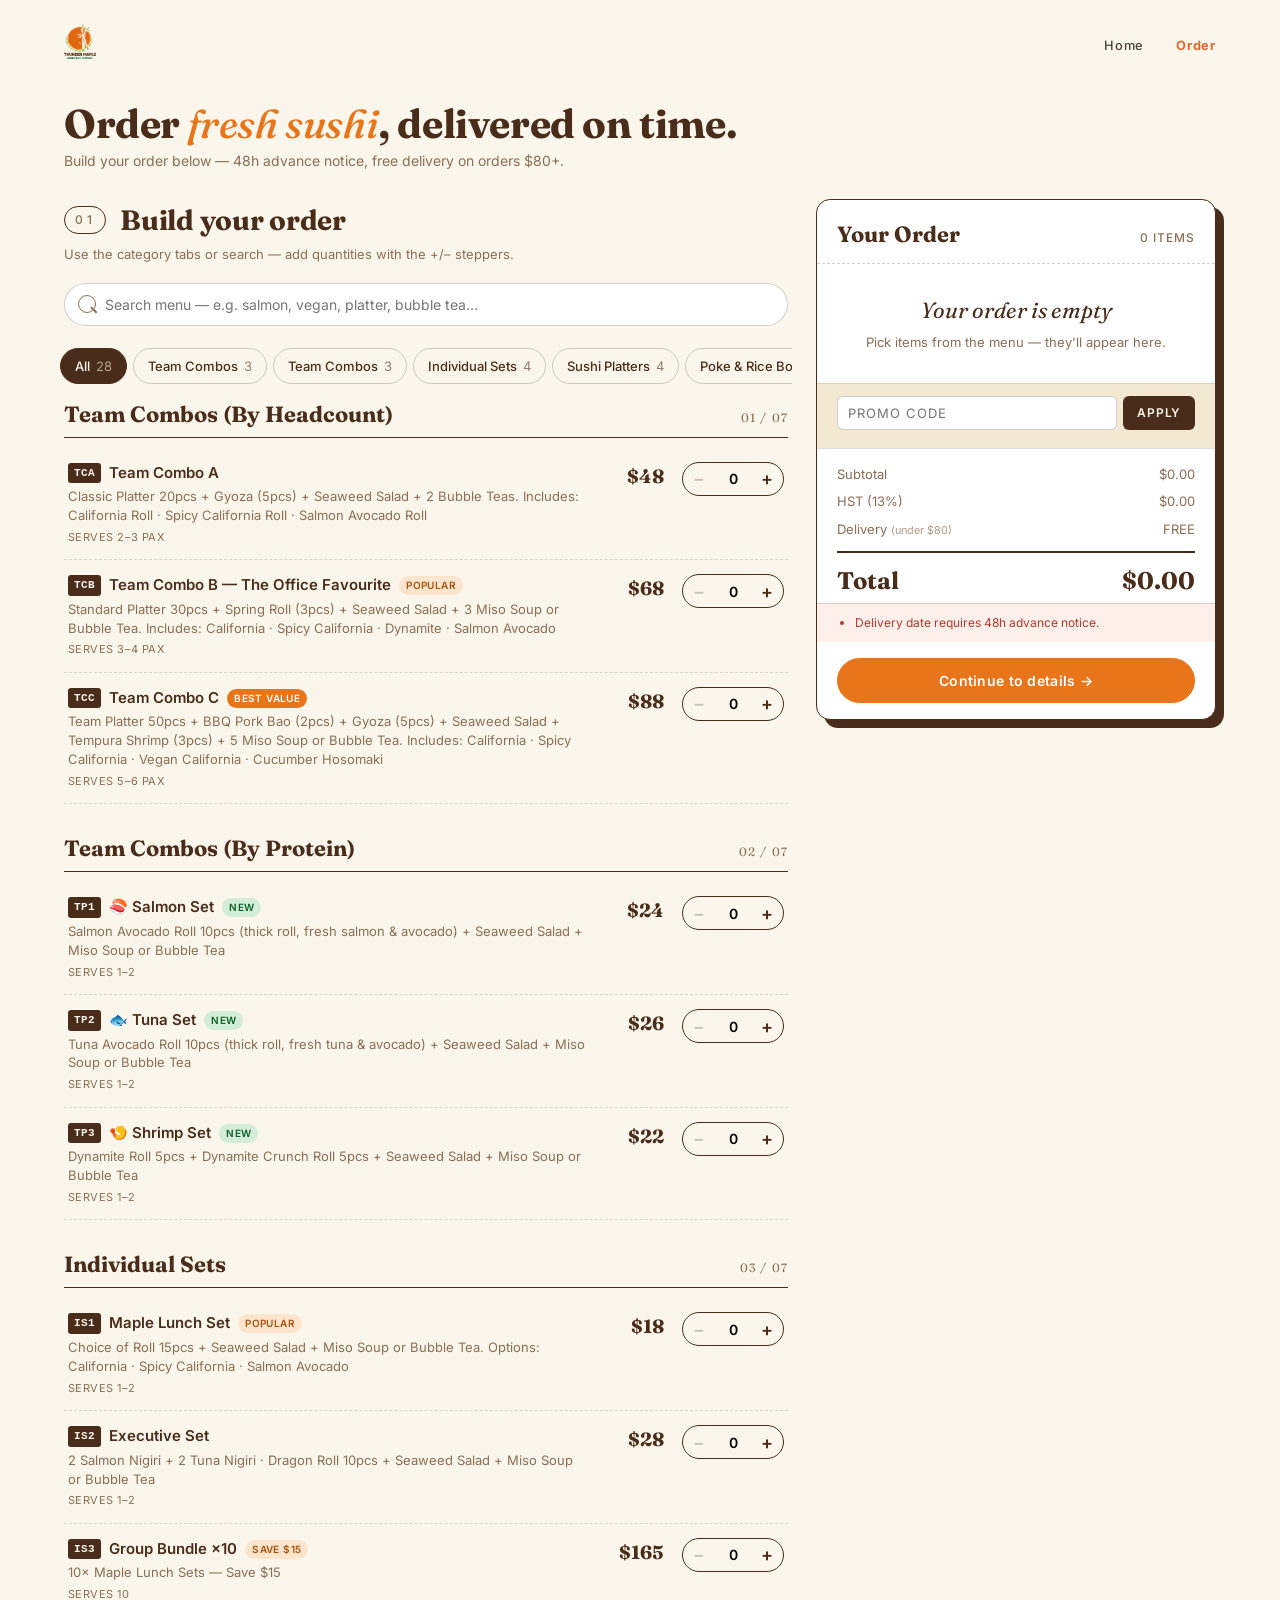
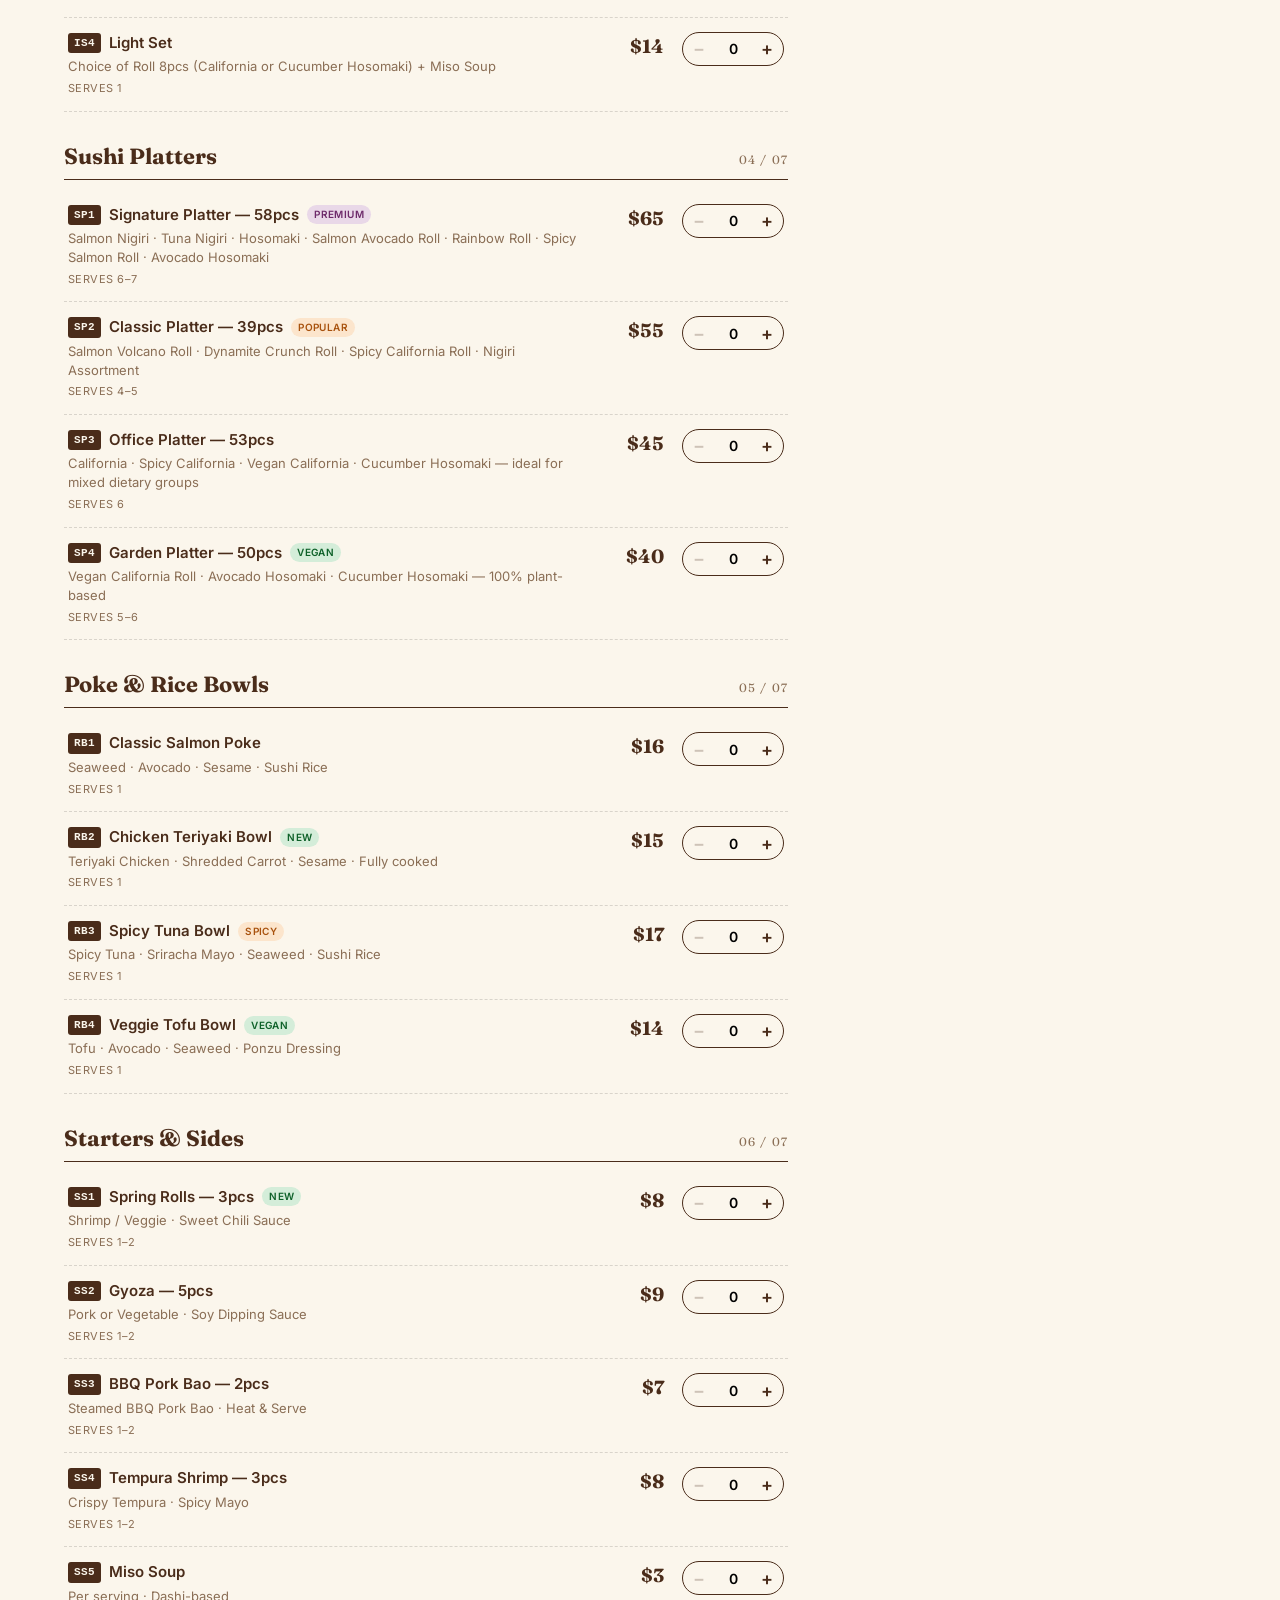
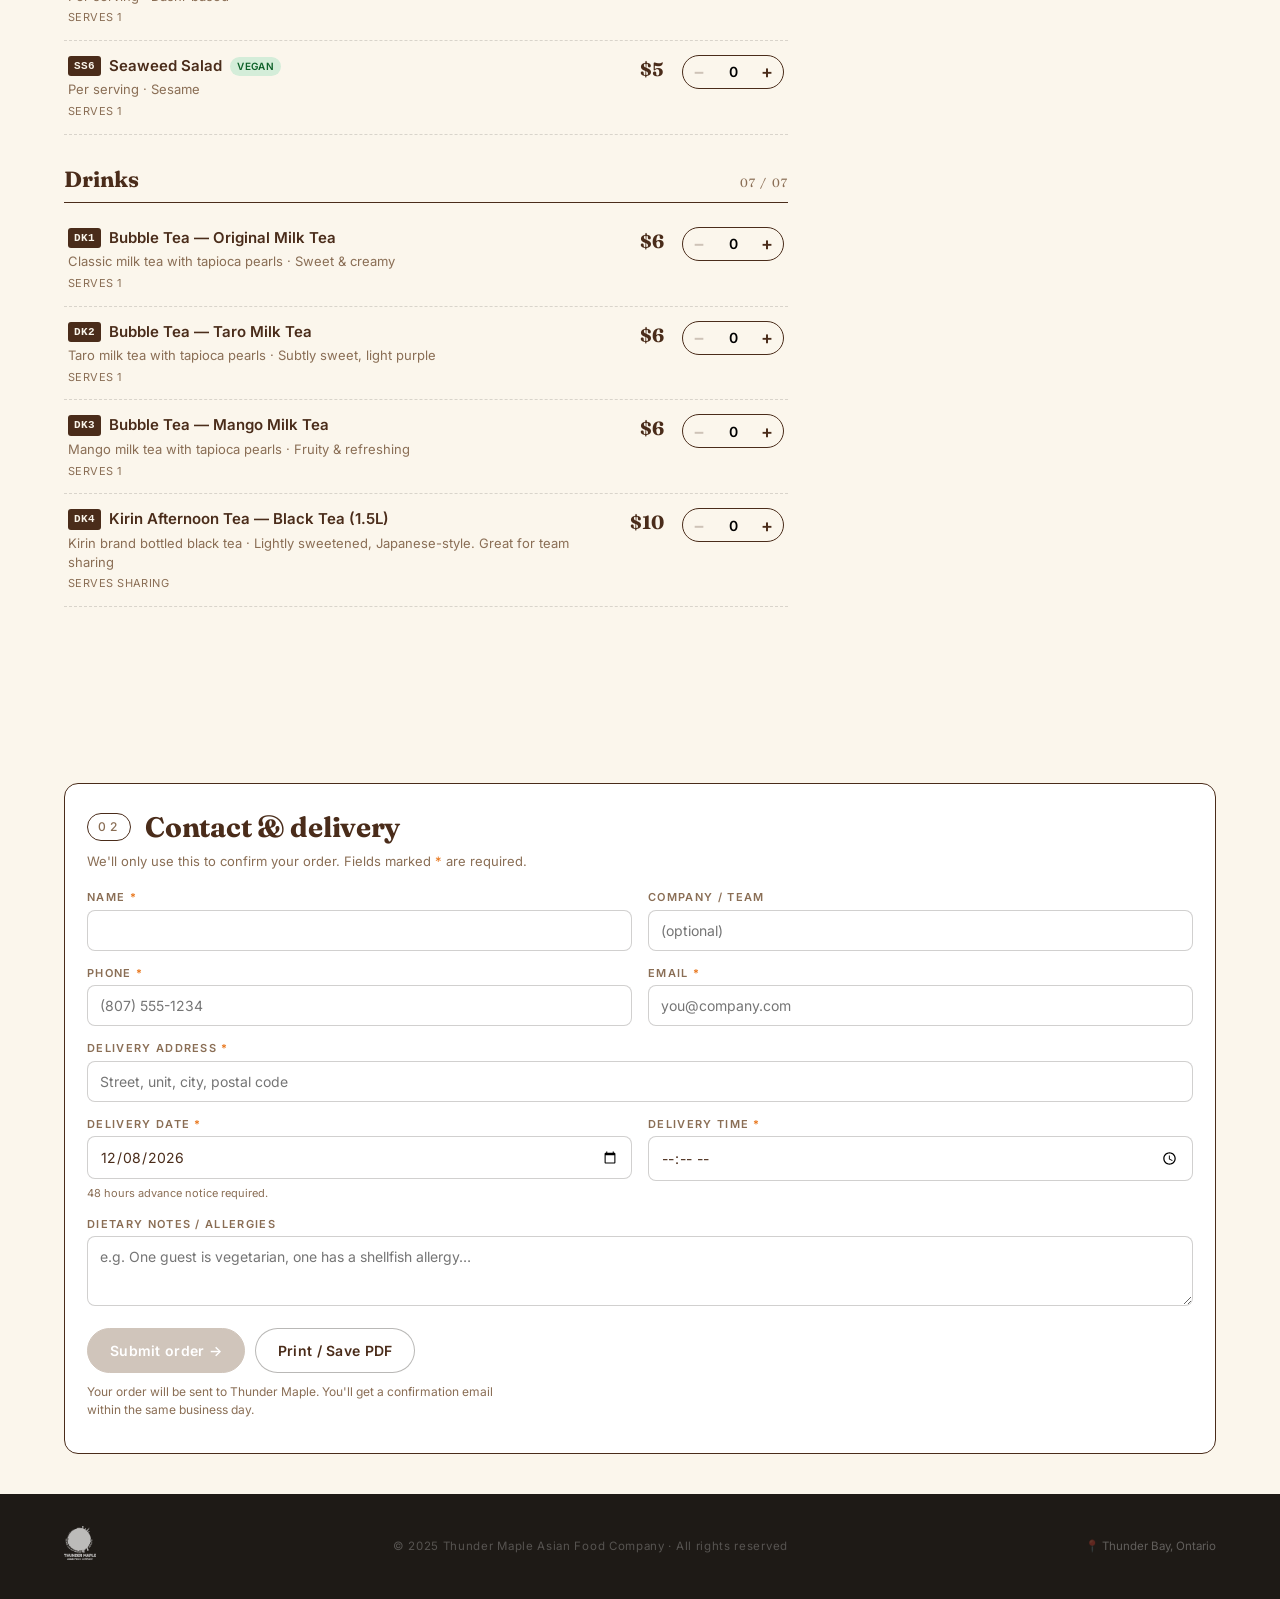
==== commit e42b7c1d: "added on-site order feature Co-authored-by: Copilot <copilot@github.com>" ====
--- a/Order system/order.html
+++ b/Order system/order.html
@@ -23,6 +23,12 @@
   --tweak-radius: 14px;
   --tweak-font-display:'Fraunces', Georgia, serif;
   --tweak-font-body:'Inter', system-ui, sans-serif;
+  /* unified nav / footer — matches main site */
+  --orange:#E06B2A;
+  --orange-light:#F08C55;
+  --ink:#1E1A16;
+  --ink-soft:#4A3F35;
+  --rule:rgba(122,79,46,.12);
 }
 *{box-sizing:border-box}
 html,body{margin:0;padding:0}
@@ -33,43 +39,21 @@
   font-size:15px;
   line-height:1.5;
   -webkit-font-smoothing:antialiased;
+  padding-top:80px;
 }
 a{color:inherit}
 button{font-family:inherit}
 
-/* ——— top bar ——— */
-.topbar{
-  background:var(--tweak-ink);
-  color:var(--tweak-paper);
-  padding:10px 24px;
-  display:flex;align-items:center;justify-content:space-between;
-  font-size:12px;letter-spacing:.08em;text-transform:uppercase;
-}
-.topbar .meta{display:flex;gap:22px;flex-wrap:wrap}
-.topbar .meta span{opacity:.8}
-.topbar .meta b{font-weight:600;opacity:1}
-
-/* ——— hero ——— */
-.hero{
-  background:#fff;
-  padding:14px 24px;
-  border-bottom:1px solid rgba(74,44,26,.15);
-  position:relative;
-}
-.hero-inner{max-width:1200px;margin:0 auto;display:flex;align-items:center;justify-content:space-between;gap:20px;flex-wrap:wrap}
-.brand{display:flex;align-items:center;gap:12px}
-.brand img.logo{width:52px;height:auto;display:block}
-.hero-right{display:flex;align-items:center;gap:22px;font-size:13px;color:var(--tweak-ink)}
-.hero-right .total-chip{
-  display:inline-flex;align-items:baseline;gap:8px;
-  background:var(--tweak-paper-2);border:1px solid rgba(74,44,26,.18);
-  padding:6px 14px;border-radius:100px;
-}
-.hero-right .total-chip small{font-size:11px;letter-spacing:.1em;text-transform:uppercase;color:var(--tweak-muted)}
-.hero-right .total-chip b{font-family:var(--tweak-font-display);font-size:16px;font-weight:700;color:var(--tweak-ink)}
-.hero-nav{display:flex;gap:18px;font-size:13px;color:var(--tweak-muted)}
-.hero-nav a{text-decoration:none;font-weight:500}
-.hero-nav a.current{color:var(--tweak-primary);font-weight:600}
+/* ——— unified nav (matches main site) ——— */
+.sbar{position:fixed;top:0;left:0;height:3px;background:var(--orange);z-index:500;width:0%;border-radius:0 2px 2px 0;}
+nav#nav{position:fixed;top:0;left:0;right:0;z-index:200;padding:1.2rem 5vw;display:flex;justify-content:space-between;align-items:center;transition:background .4s,box-shadow .4s;}
+nav#nav.scrolled{background:rgba(253,248,242,.95);backdrop-filter:blur(14px);box-shadow:0 1px 0 var(--rule);}
+.nav-links{display:flex;gap:2rem;list-style:none;align-items:center;}
+.nav-links a{font-size:.8rem;font-weight:500;letter-spacing:.06em;color:var(--ink-soft);text-decoration:none;transition:color .25s;}
+.nav-links a:hover{color:var(--orange);}
+.nav-links a.current{color:var(--orange);font-weight:700;}
+.nav-cta{background:var(--orange);color:#fff!important;padding:.55rem 1.5rem;border-radius:999px;transition:background .25s,transform .2s!important;}
+.nav-cta:hover{background:var(--orange-light)!important;transform:translateY(-1px)!important;}
 .page-title{max-width:1200px;margin:22px auto 0;padding:0 24px}
 .page-title h1{font-family:var(--tweak-font-display);font-size:clamp(28px,3.4vw,40px);line-height:1.1;font-weight:700;margin:0 0 4px;letter-spacing:-.01em}
 .page-title h1 em{font-style:italic;color:var(--tweak-primary);font-weight:500}
@@ -289,11 +273,13 @@
 body[data-ui="compact"] .item .desc{display:none}
 
 /* footer */
-footer{text-align:center;color:var(--tweak-muted);font-size:11px;padding:28px 20px;letter-spacing:.08em}
+footer{background:var(--ink);padding:2rem 5vw;display:flex;justify-content:space-between;align-items:center;flex-wrap:wrap;gap:1rem;position:relative;z-index:1;}
+.footer-copy{font-size:.72rem;color:rgba(255,255,255,.25);letter-spacing:.06em;}
+.footer-loc{font-size:.72rem;color:rgba(255,255,255,.3);}
 
 /* print layout for receipt */
 @media print{
-  .topbar,.hero .hero-right,.tweak-panel,.cat-tabs,.search-wrap,.submit-area,.qty,.promo,.modal-bg,footer,.form-section{display:none !important}
+  nav#nav,.tweak-panel,.cat-tabs,.search-wrap,.submit-area,.qty,.promo,.modal-bg,footer,.form-section{display:none !important}
   body{background:#fff}
   .shell{grid-template-columns:1fr;padding:0}
   .panel{box-shadow:none;border:none;position:static}
@@ -302,31 +288,14 @@
 </head>
 <body>
 
-<div class="topbar">
-  <div class="meta">
-    <span><b>TEL</b> (579) 484-2228</span>
-    <span><b>EMAIL</b> hello@thundermaple.ca</span>
-    <span><b>ADDRESS</b> 640 River St, Thunder Bay, ON</span>
-  </div>
-  <div class="meta"><span>Min. 48h advance · Free delivery $80+</span></div>
-</div>
-
-<header class="hero">
-  <div class="hero-inner">
-    <a class="brand" href="#" aria-label="Thunder Maple home">
-      <img class="logo" src="assets/logo.png" alt="Thunder Maple Asian Food Company" />
-    </a>
-    <nav class="hero-nav" aria-label="Primary">
-      <a href="#">Home</a>
-      <a href="#" class="current">Order</a>
-      <a href="#">About</a>
-      <a href="#">Contact</a>
-    </nav>
-    <div class="hero-right">
-      <span class="total-chip"><small>Total</small><b id="headerTotal">$0.00</b></span>
-    </div>
-  </div>
-</header>
+<div class="sbar" id="sbar"></div>
+<nav id="nav">
+  <a href="../index.html" aria-label="Thunder Maple home"><img src="assets/logo.png" alt="Thunder Maple" style="height:34px;width:auto;"></a>
+  <ul class="nav-links">
+    <li><a href="../index.html">Home</a></li>
+    <li><a href="#" class="current">Order</a></li>
+  </ul>
+</nav>
 
 <div class="page-title">
   <h1>Order <em>fresh sushi</em>, delivered on time.</h1>
@@ -426,7 +395,9 @@
 </div>
 
 <footer>
-  THUNDER MAPLE · thundermaple.ca · FB: Thunder Maple · IG: thundermaple.ca
+  <div><img src="assets/logo.png" alt="Thunder Maple" style="height:34px;width:auto;filter:brightness(0) invert(1);opacity:.7;"></div>
+  <div class="footer-copy">© 2025 Thunder Maple Asian Food Company · All rights reserved</div>
+  <div class="footer-loc">📍 Thunder Bay, Ontario</div>
 </footer>
 
 <!-- success modal -->
@@ -642,7 +613,6 @@
   document.getElementById('delivery').textContent = totals.delivery===0 ? 'FREE' : money(totals.delivery);
   document.getElementById('deliveryNote').textContent = totals.subtotal >= FREE_DELIVERY_THRESHOLD ? '(free over $80)' : '(under $80)';
   document.getElementById('total').textContent = money(totals.total);
-  document.getElementById('headerTotal').textContent = money(totals.total);
   if(totals.discount>0){
     document.getElementById('discountRow').style.display='flex';
     document.getElementById('discount').textContent = '–'+money(totals.discount);
@@ -926,6 +896,15 @@
 });
 try { window.parent.postMessage({type:'__edit_mode_available'}, '*'); } catch(e){}
 
+// scroll progress bar + scrolled nav
+const sbar=document.getElementById('sbar'),navEl=document.getElementById('nav');
+if(sbar&&navEl){
+  window.addEventListener('scroll',()=>{
+    sbar.style.width=(window.scrollY/(document.body.scrollHeight-window.innerHeight)*100)+'%';
+    navEl.classList.toggle('scrolled',window.scrollY>60);
+  });
+}
+
 // init
 renderTabs();
 renderMenu();
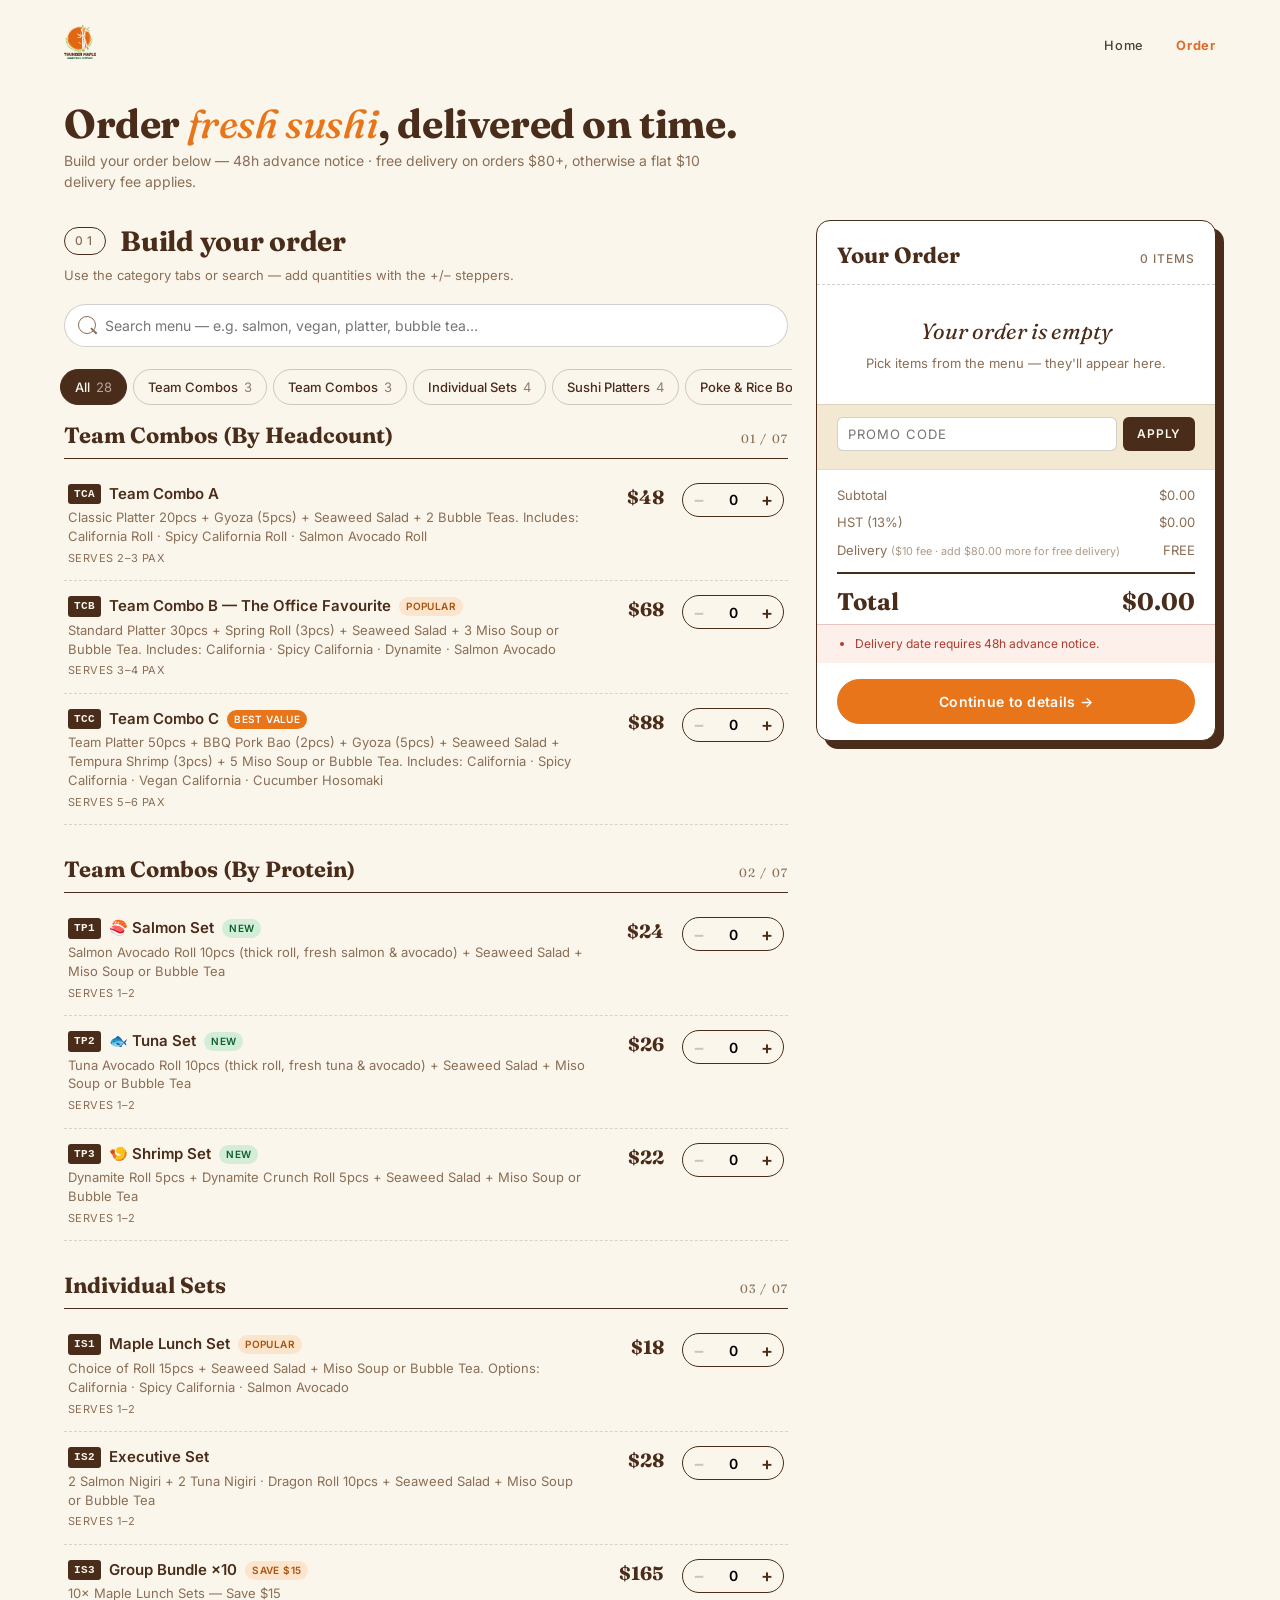
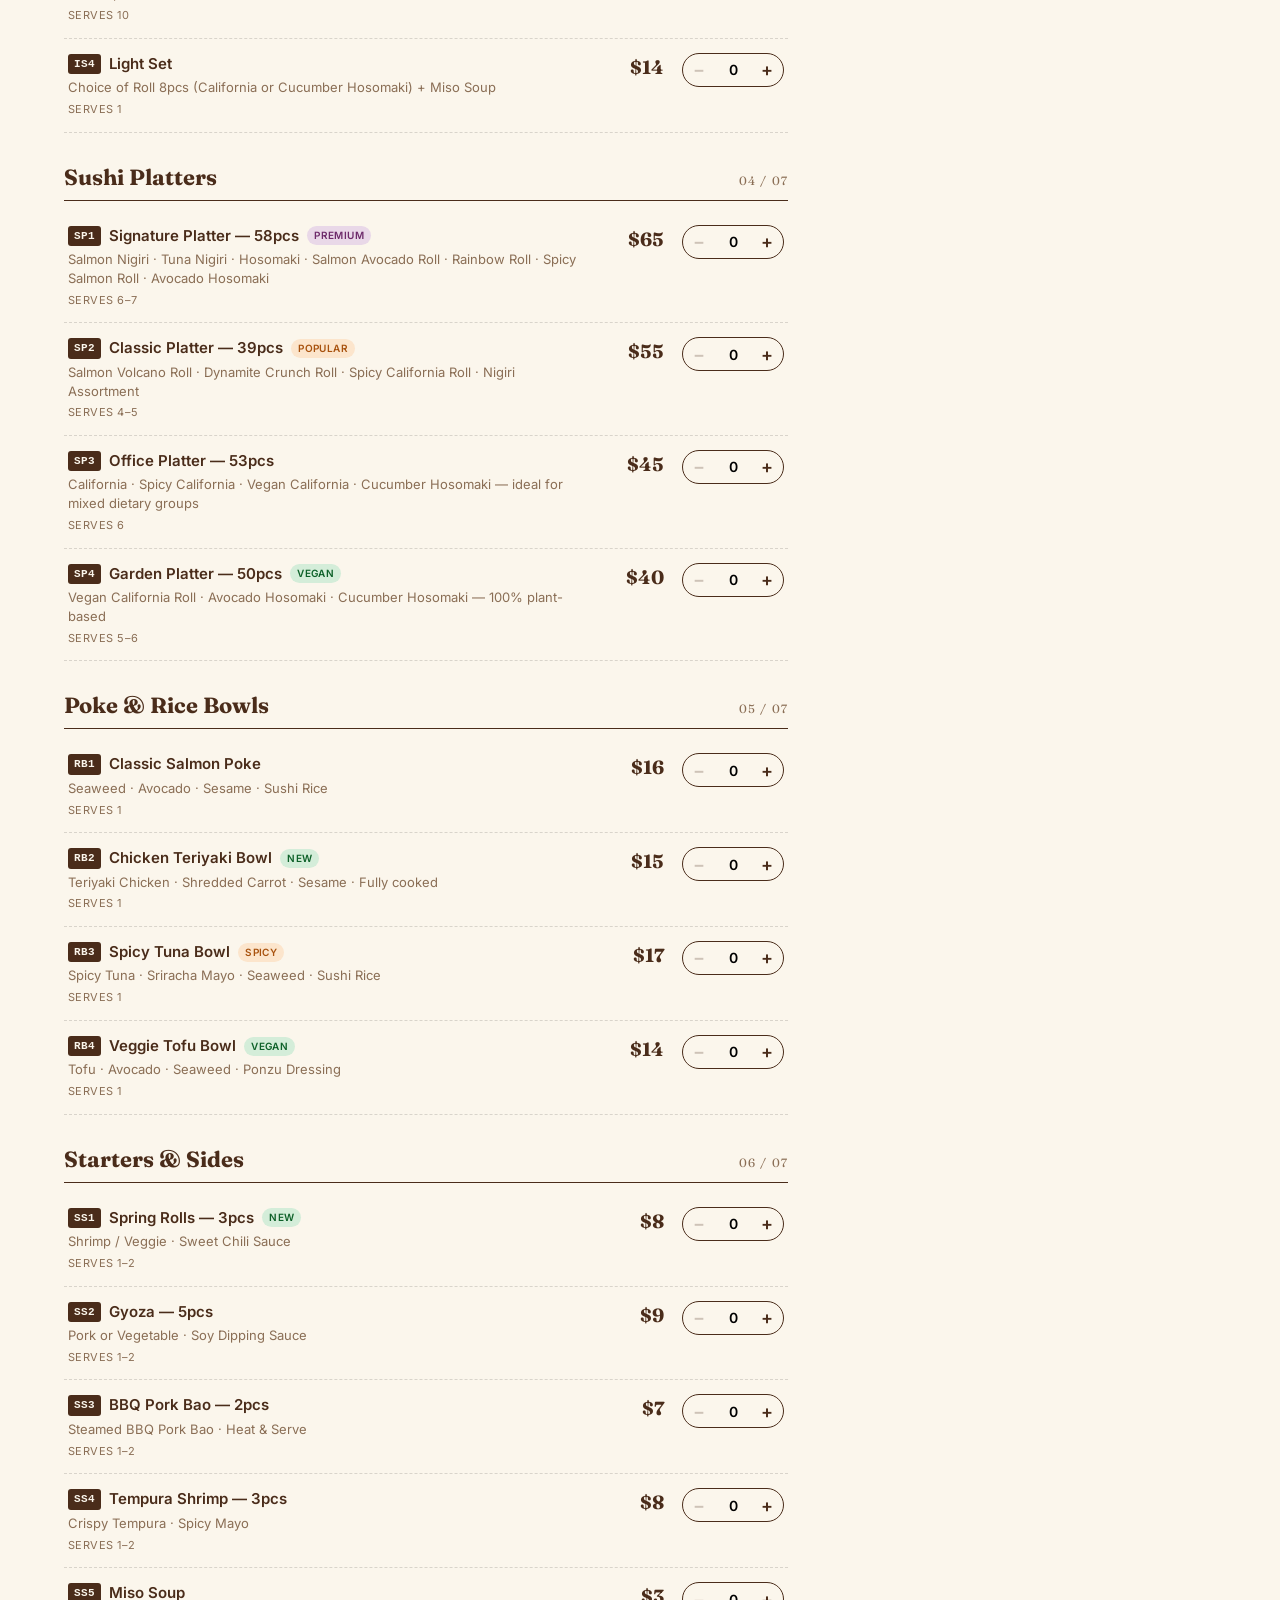
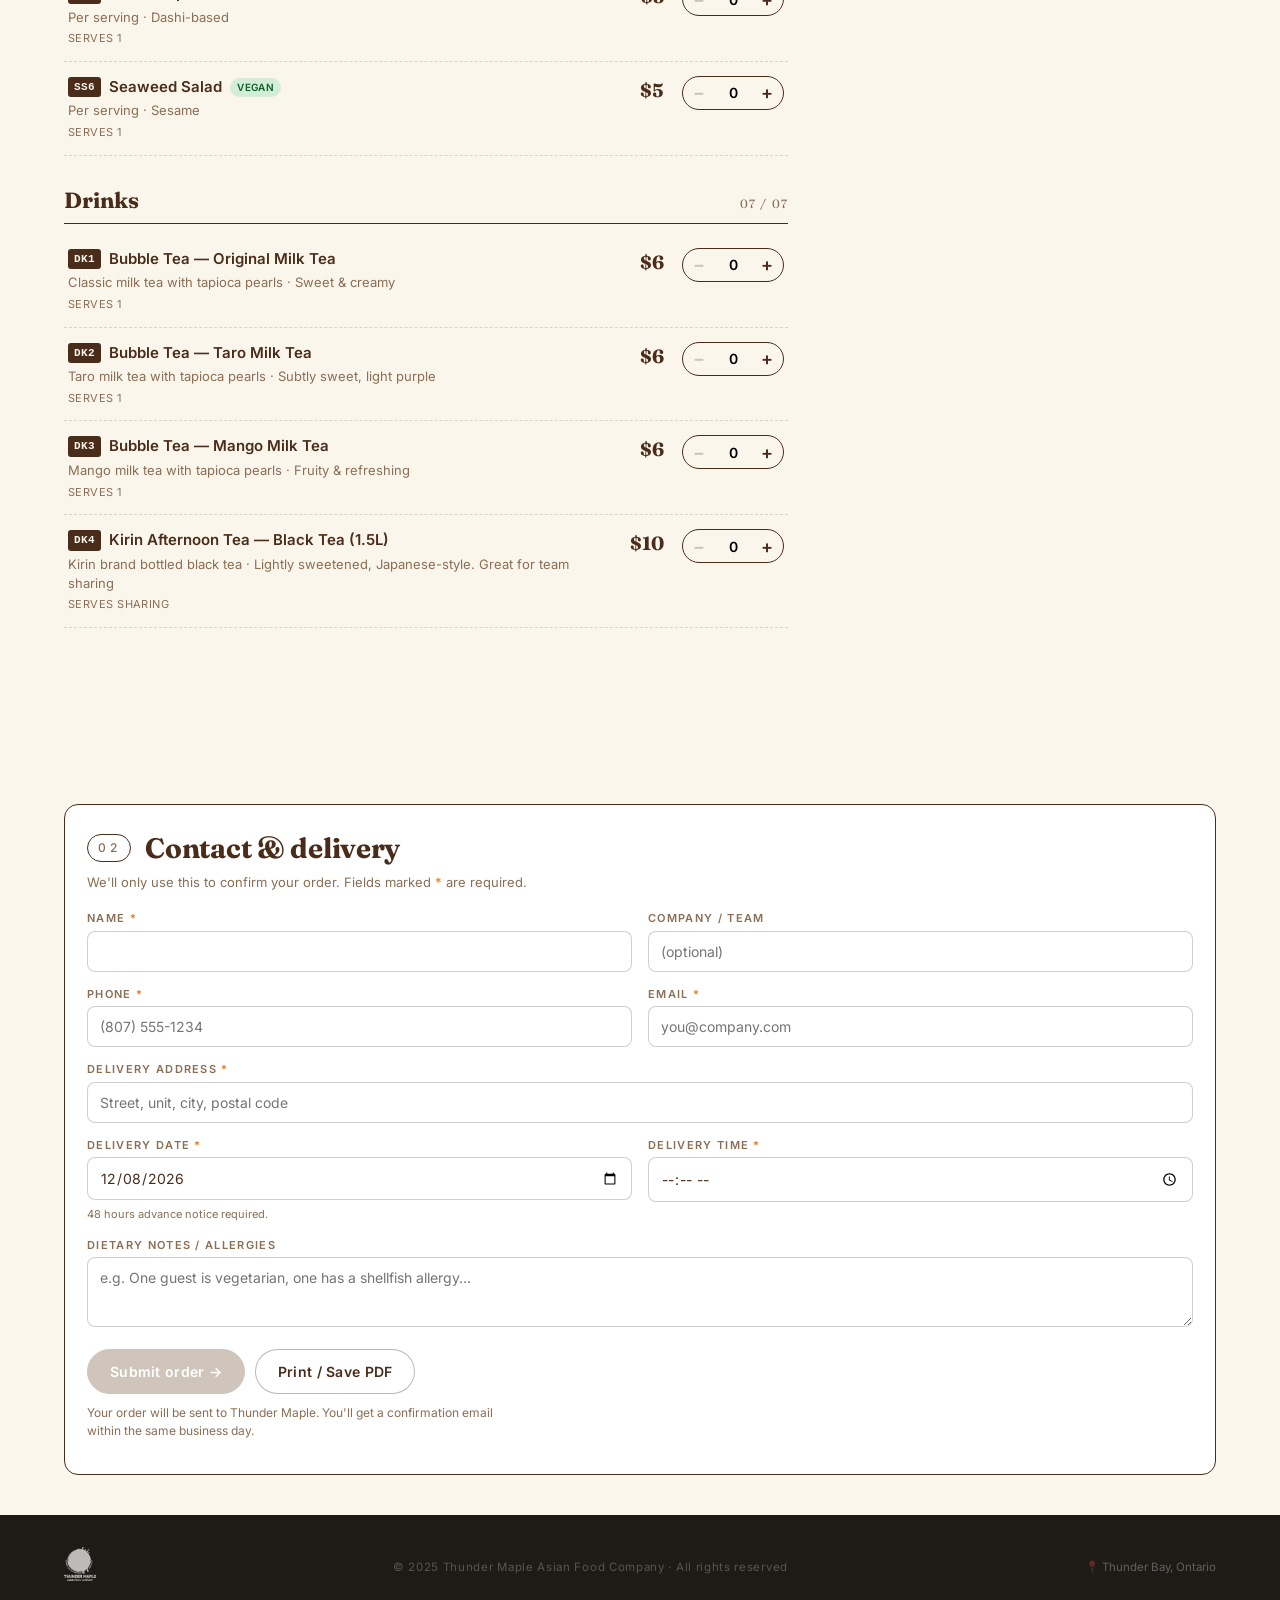
==== commit c7508dff: "delevery fee clarified Co-authored-by: Copilot <copilot@github.com>" ====
--- a/Order system/order.html
+++ b/Order system/order.html
@@ -283,6 +283,11 @@
   body{background:#fff}
   .shell{grid-template-columns:1fr;padding:0}
   .panel{box-shadow:none;border:none;position:static}
+  /* print-receipt mode: hide everything except the order panel */
+  body.print-receipt .page-title{display:none !important}
+  body.print-receipt .shell > section{display:none !important}
+  body.print-receipt .cart-list{max-height:none !important}
+  body.print-receipt .panel{border:1px solid #ccc !important}
 }
 </style>
 </head>
@@ -299,7 +304,7 @@
 
 <div class="page-title">
   <h1>Order <em>fresh sushi</em>, delivered on time.</h1>
-  <p>Build your order below — 48h advance notice, free delivery on orders $80+.</p>
+  <p>Build your order below — 48h advance notice · free delivery on orders $80+, otherwise a flat $10 delivery fee applies.</p>
 </div>
 
 <main class="shell">
@@ -329,7 +334,7 @@
         <div class="tr"><span>Subtotal</span><span id="subtotal">$0.00</span></div>
         <div class="tr" id="discountRow" style="display:none"><span id="discountLabel">Promo</span><span id="discount">–$0.00</span></div>
         <div class="tr" id="taxRow"><span>HST (13%)</span><span id="tax">$0.00</span></div>
-        <div class="tr" id="deliveryRow"><span>Delivery <small id="deliveryNote" style="opacity:.7"></small></span><span id="delivery">$0.00</span></div>
+        <div class="tr" id="deliveryRow"><span>Delivery <small id="deliveryNote" style="opacity:.7;white-space:nowrap"></small></span><span id="delivery">$0.00</span></div>
         <div class="tr total"><span>Total</span><span id="total">$0.00</span></div>
       </div>
       <div class="warnings" id="warnings" style="display:none"></div>
@@ -409,7 +414,7 @@
     <p id="modalDetail" style="font-size:12px;color:var(--tweak-muted)"></p>
     <div class="modal-actions">
       <button class="btn primary" onclick="closeModal()">Done</button>
-      <button class="btn ghost" onclick="window.print()">Print receipt</button>
+      <button class="btn ghost" onclick="document.body.classList.add('print-receipt');window.addEventListener('afterprint',()=>document.body.classList.remove('print-receipt'),{once:true});window.print()">Print receipt</button>
     </div>
   </div>
 </div>
@@ -611,7 +616,10 @@
   document.getElementById('subtotal').textContent = money(totals.subtotal);
   document.getElementById('tax').textContent = money(totals.tax);
   document.getElementById('delivery').textContent = totals.delivery===0 ? 'FREE' : money(totals.delivery);
-  document.getElementById('deliveryNote').textContent = totals.subtotal >= FREE_DELIVERY_THRESHOLD ? '(free over $80)' : '(under $80)';
+  const remaining = (FREE_DELIVERY_THRESHOLD - totals.subtotal).toFixed(2);
+  document.getElementById('deliveryNote').textContent = totals.subtotal >= FREE_DELIVERY_THRESHOLD
+    ? '(free — orders $80+)'
+    : `($10 fee · add $${remaining} more for free delivery)`;
   document.getElementById('total').textContent = money(totals.total);
   if(totals.discount>0){
     document.getElementById('discountRow').style.display='flex';
@@ -825,7 +833,11 @@
   }
 };
 
-document.getElementById('printBtn').onclick = () => window.print();
+document.getElementById('printBtn').onclick = () => {
+  document.body.classList.add('print-receipt');
+  window.addEventListener('afterprint', () => document.body.classList.remove('print-receipt'), {once:true});
+  window.print();
+};
 
 function showSuccess(p, detail){
   document.getElementById('modalOrderNo').textContent = p.order_number;
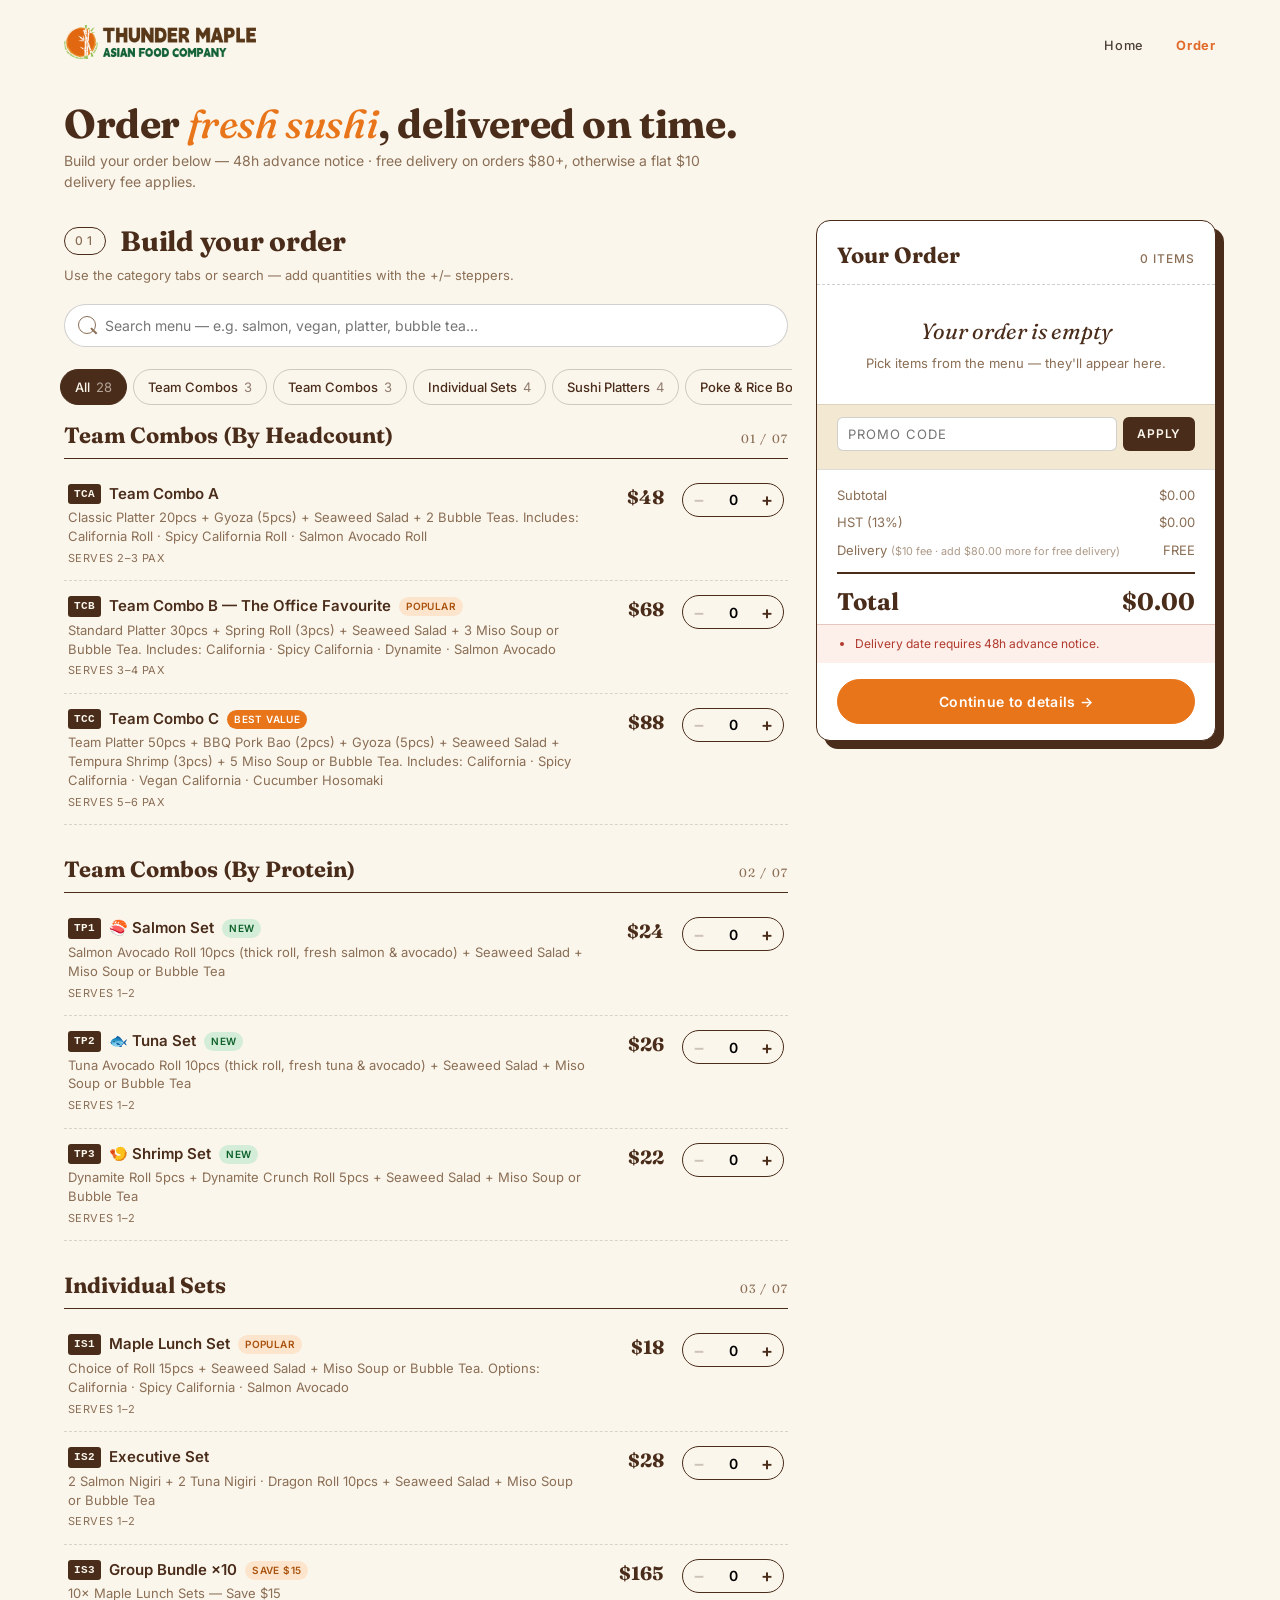
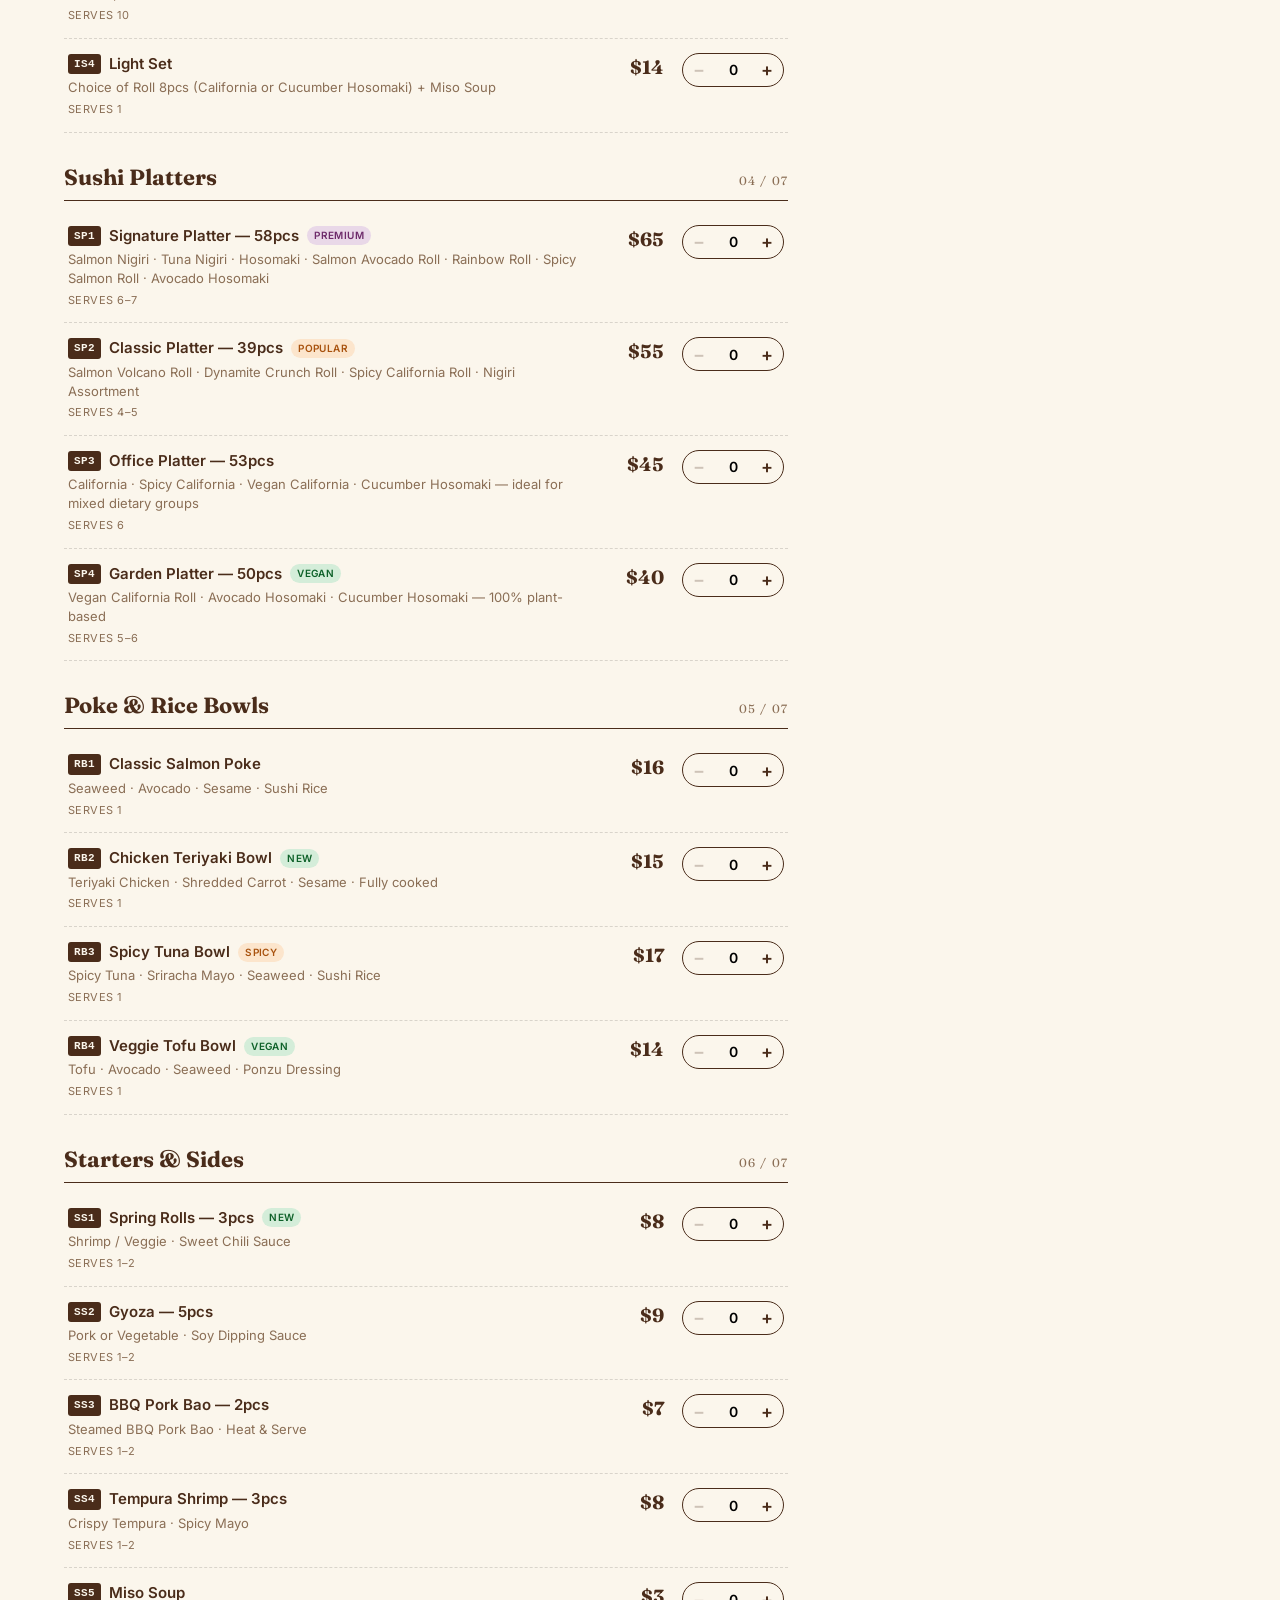
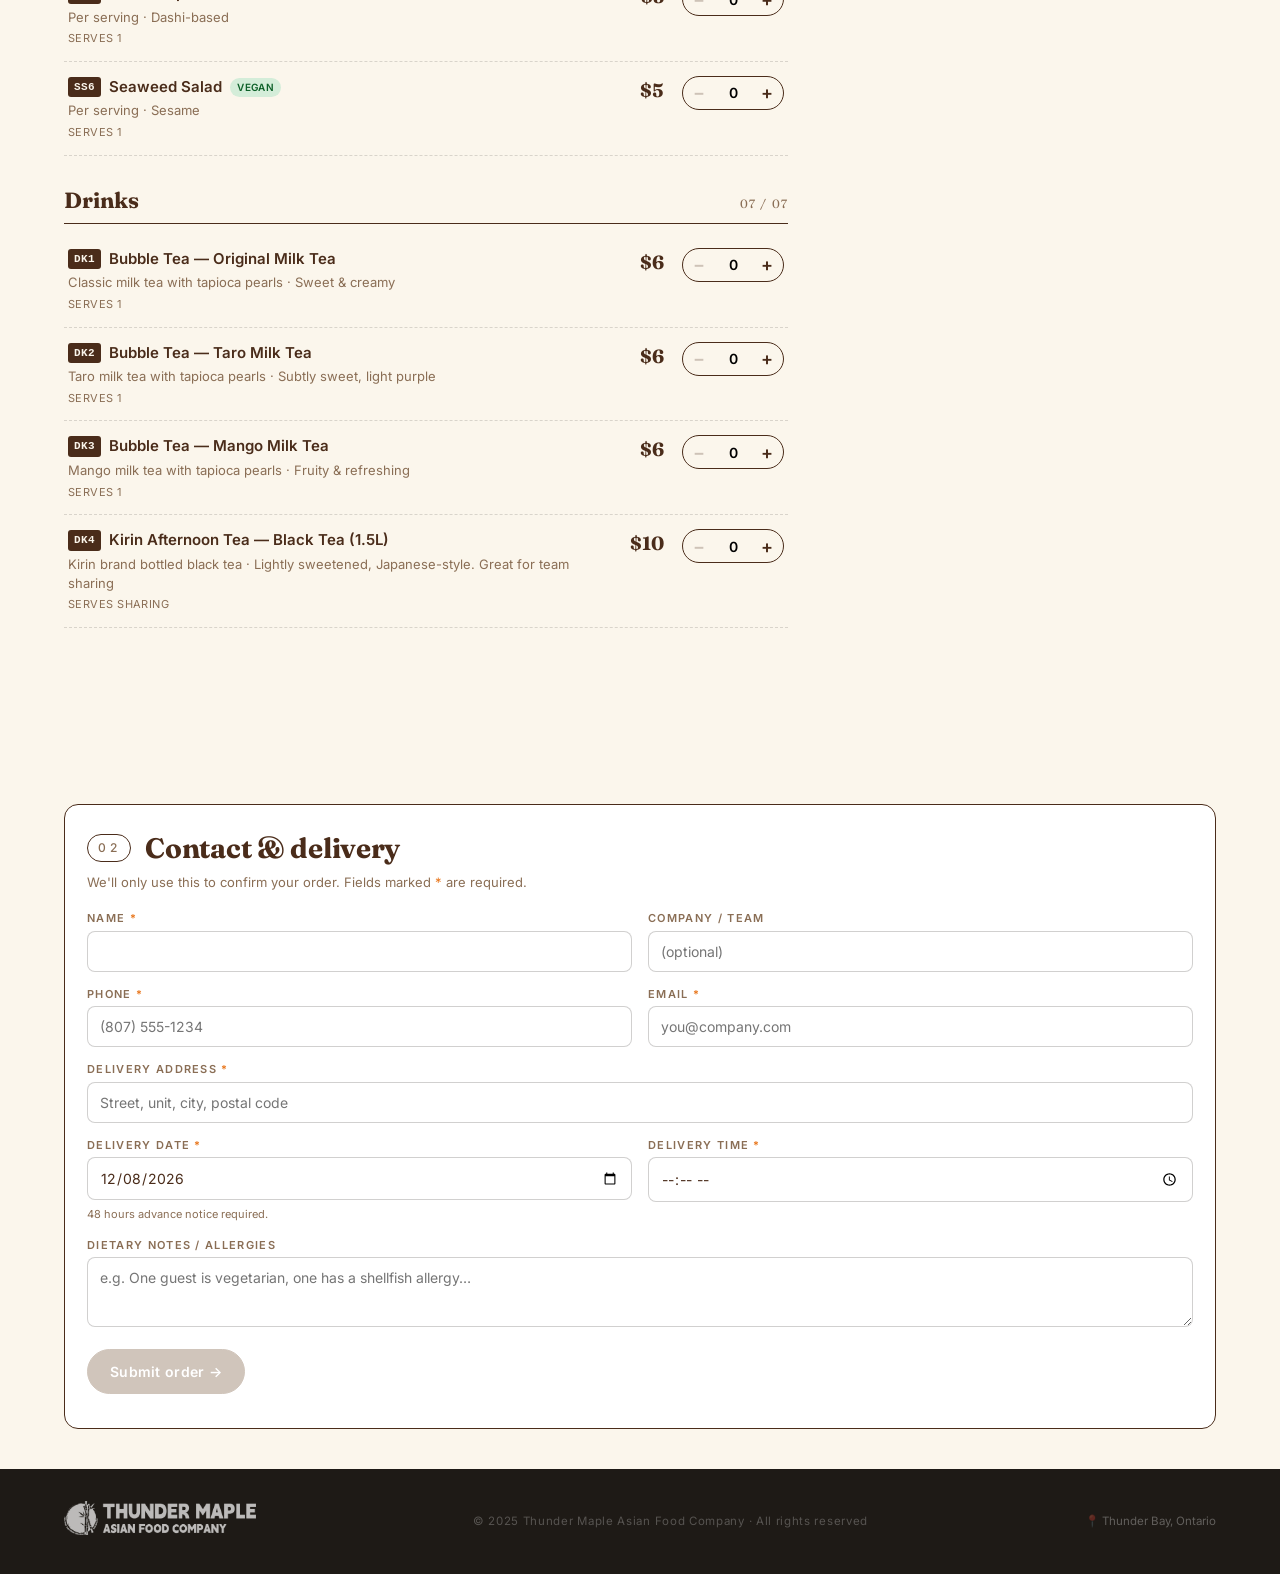
==== commit 955d416a: "small changes Co-authored-by: Copilot <copilot@github.com>" ====
--- a/Order system/order.html
+++ b/Order system/order.html
@@ -217,7 +217,6 @@
 
 /* submit area */
 .submit-area{margin-top:22px;display:flex;gap:10px;flex-wrap:wrap;align-items:center}
-.submit-note{font-size:12px;color:var(--tweak-muted);margin-top:10px;max-width:420px;line-height:1.5}
 .btn{
   padding:13px 22px;border-radius:100px;border:1.5px solid var(--tweak-ink);
   font-size:14px;font-weight:600;letter-spacing:.02em;
@@ -279,7 +278,7 @@
 
 /* print layout for receipt */
 @media print{
-  nav#nav,.tweak-panel,.cat-tabs,.search-wrap,.submit-area,.qty,.promo,.modal-bg,footer,.form-section{display:none !important}
+  nav#nav,.tweak-panel,.cat-tabs,.search-wrap,.submit-area,.qty,.promo,.modal-bg,footer,.form-section,.panel-cta{display:none !important}
   body{background:#fff}
   .shell{grid-template-columns:1fr;padding:0}
   .panel{box-shadow:none;border:none;position:static}
@@ -295,7 +294,7 @@
 
 <div class="sbar" id="sbar"></div>
 <nav id="nav">
-  <a href="../index.html" aria-label="Thunder Maple home"><img src="assets/logo.png" alt="Thunder Maple" style="height:34px;width:auto;"></a>
+  <a href="../index.html" aria-label="Thunder Maple home"><img src="../assets/logos/Logo-TMAFC1022-Wide.png" alt="Thunder Maple" style="height:34px;width:auto;"></a>
   <ul class="nav-links">
     <li><a href="../index.html">Home</a></li>
     <li><a href="#" class="current">Order</a></li>
@@ -338,7 +337,7 @@
         <div class="tr total"><span>Total</span><span id="total">$0.00</span></div>
       </div>
       <div class="warnings" id="warnings" style="display:none"></div>
-      <div style="padding:16px 20px">
+      <div class="panel-cta" style="padding:16px 20px">
         <button class="btn primary" style="width:100%;justify-content:center" onclick="document.getElementById('form-section').scrollIntoView({behavior:'smooth'})">Continue to details →</button>
       </div>
     </div>
@@ -388,9 +387,7 @@
 
       <div class="submit-area">
         <button type="submit" class="btn primary" id="submitBtn">Submit order →</button>
-        <button type="button" class="btn ghost" id="printBtn">Print / Save PDF</button>
       </div>
-      <div class="submit-note" id="submitNote">Your order will be sent to Thunder Maple. You'll get a confirmation email within the same business day.</div>
       <div class="history">
         <span id="historyInfo"></span>
         <a id="historyLink" style="display:none">View order history</a>
@@ -400,7 +397,7 @@
 </div>
 
 <footer>
-  <div><img src="assets/logo.png" alt="Thunder Maple" style="height:34px;width:auto;filter:brightness(0) invert(1);opacity:.7;"></div>
+  <div><img src="../assets/logos/Logo-TMAFC1022-WideWhite.png" alt="Thunder Maple" style="height:34px;width:auto;opacity:.7;"></div>
   <div class="footer-copy">© 2025 Thunder Maple Asian Food Company · All rights reserved</div>
   <div class="footer-loc">📍 Thunder Bay, Ontario</div>
 </footer>
@@ -699,7 +696,7 @@
     promo = null;
     const msg = document.getElementById('promoMsg');
     msg.className='promo-msg err';
-    msg.textContent = 'Code not recognised. Try MAPLE10, TEAM15, FIRST5.';
+    msg.textContent = 'Code not recognised. Please check and try again.';
   }
   renderCart();
 };
@@ -820,11 +817,6 @@
     });
     if(!r.ok) throw new Error('Submission failed');
     showSuccess(payload, `A copy has been sent to hello@thundermaple.ca. We'll confirm shortly.`);
-    // reset cart
-    cart.clear();
-    renderMenu();
-    renderCart();
-    form.reset();
   } catch(err) {
     alert(`Submission failed — please try again, or call (579) 484-2228.\n\n${err.message}`);
   } finally {
@@ -833,18 +825,18 @@
   }
 };
 
-document.getElementById('printBtn').onclick = () => {
-  document.body.classList.add('print-receipt');
-  window.addEventListener('afterprint', () => document.body.classList.remove('print-receipt'), {once:true});
-  window.print();
-};
-
 function showSuccess(p, detail){
   document.getElementById('modalOrderNo').textContent = p.order_number;
   document.getElementById('modalDetail').textContent = detail || '';
   document.getElementById('modalBg').classList.add('open');
 }
-function closeModal(){ document.getElementById('modalBg').classList.remove('open'); }
+function closeModal(){
+  document.getElementById('modalBg').classList.remove('open');
+  cart.clear();
+  renderMenu();
+  renderCart();
+  document.getElementById('orderForm').reset();
+}
 window.closeModal = closeModal;
 
 // history link
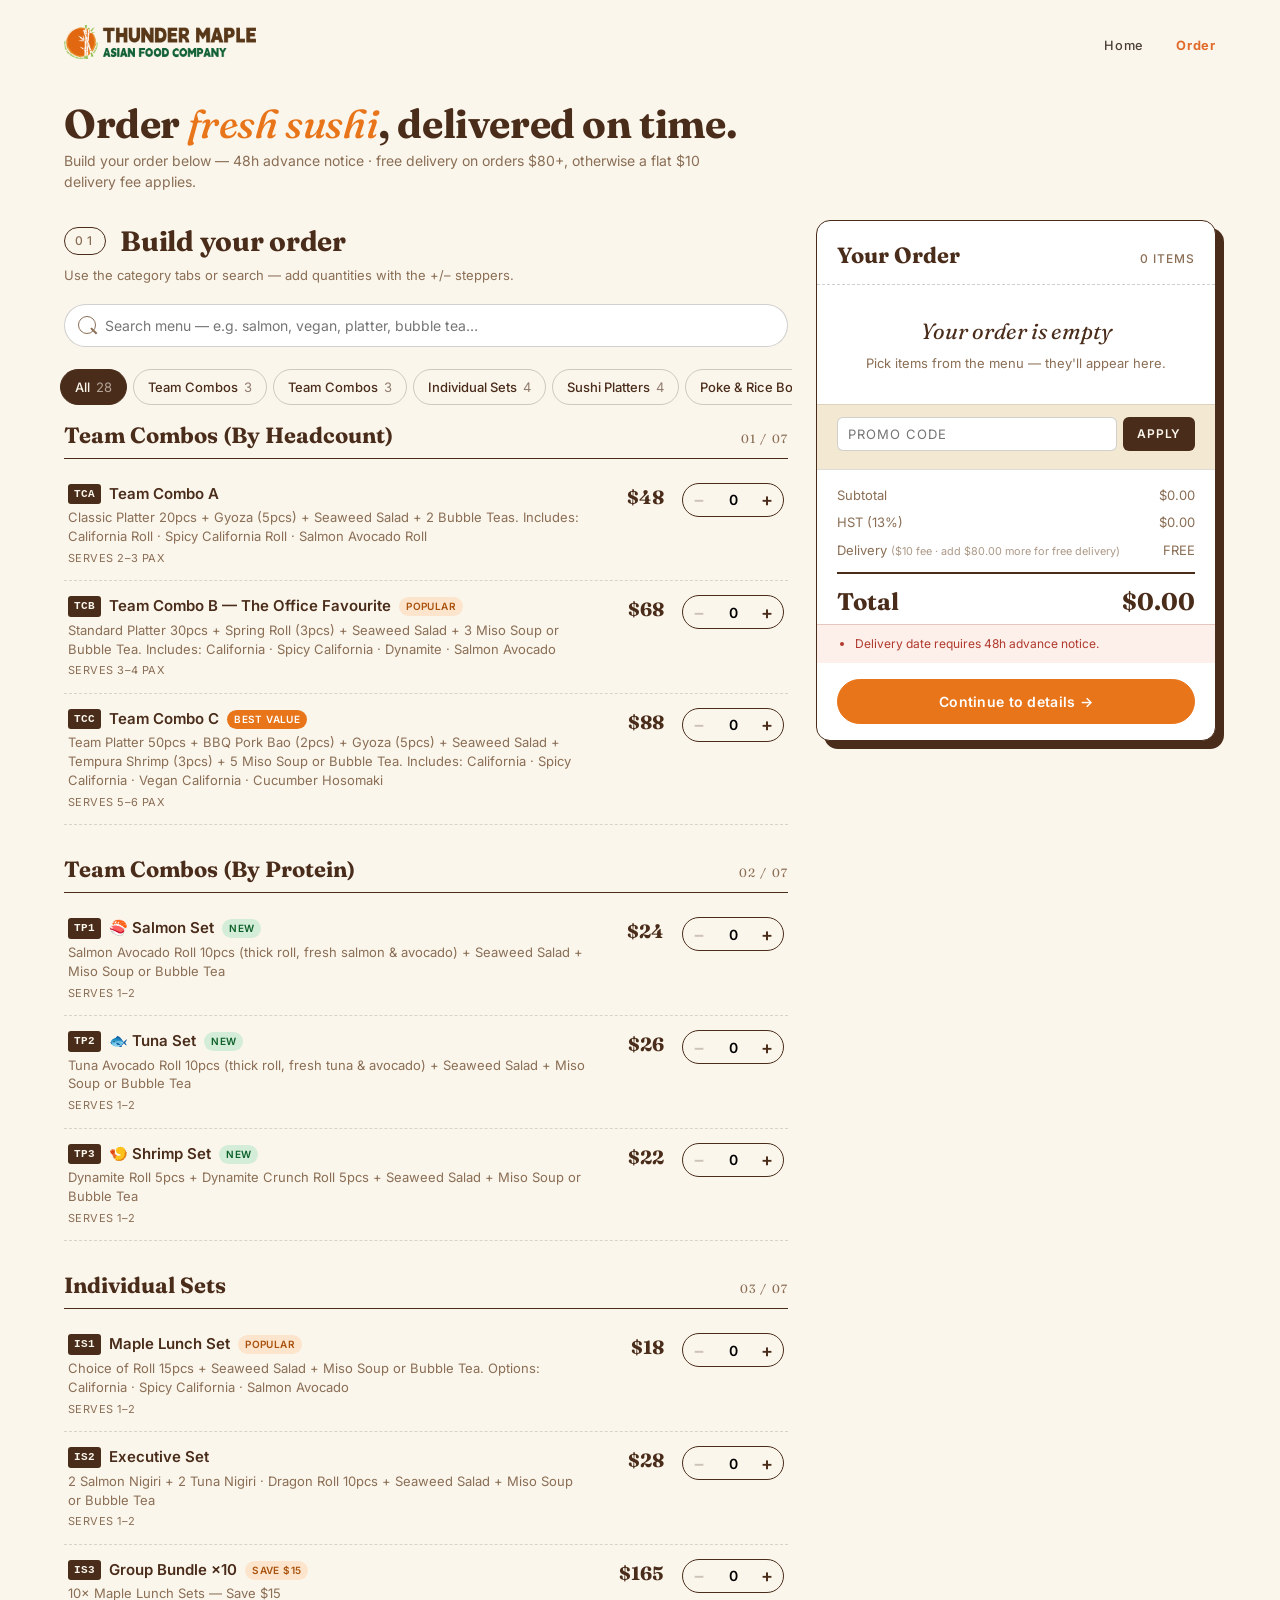
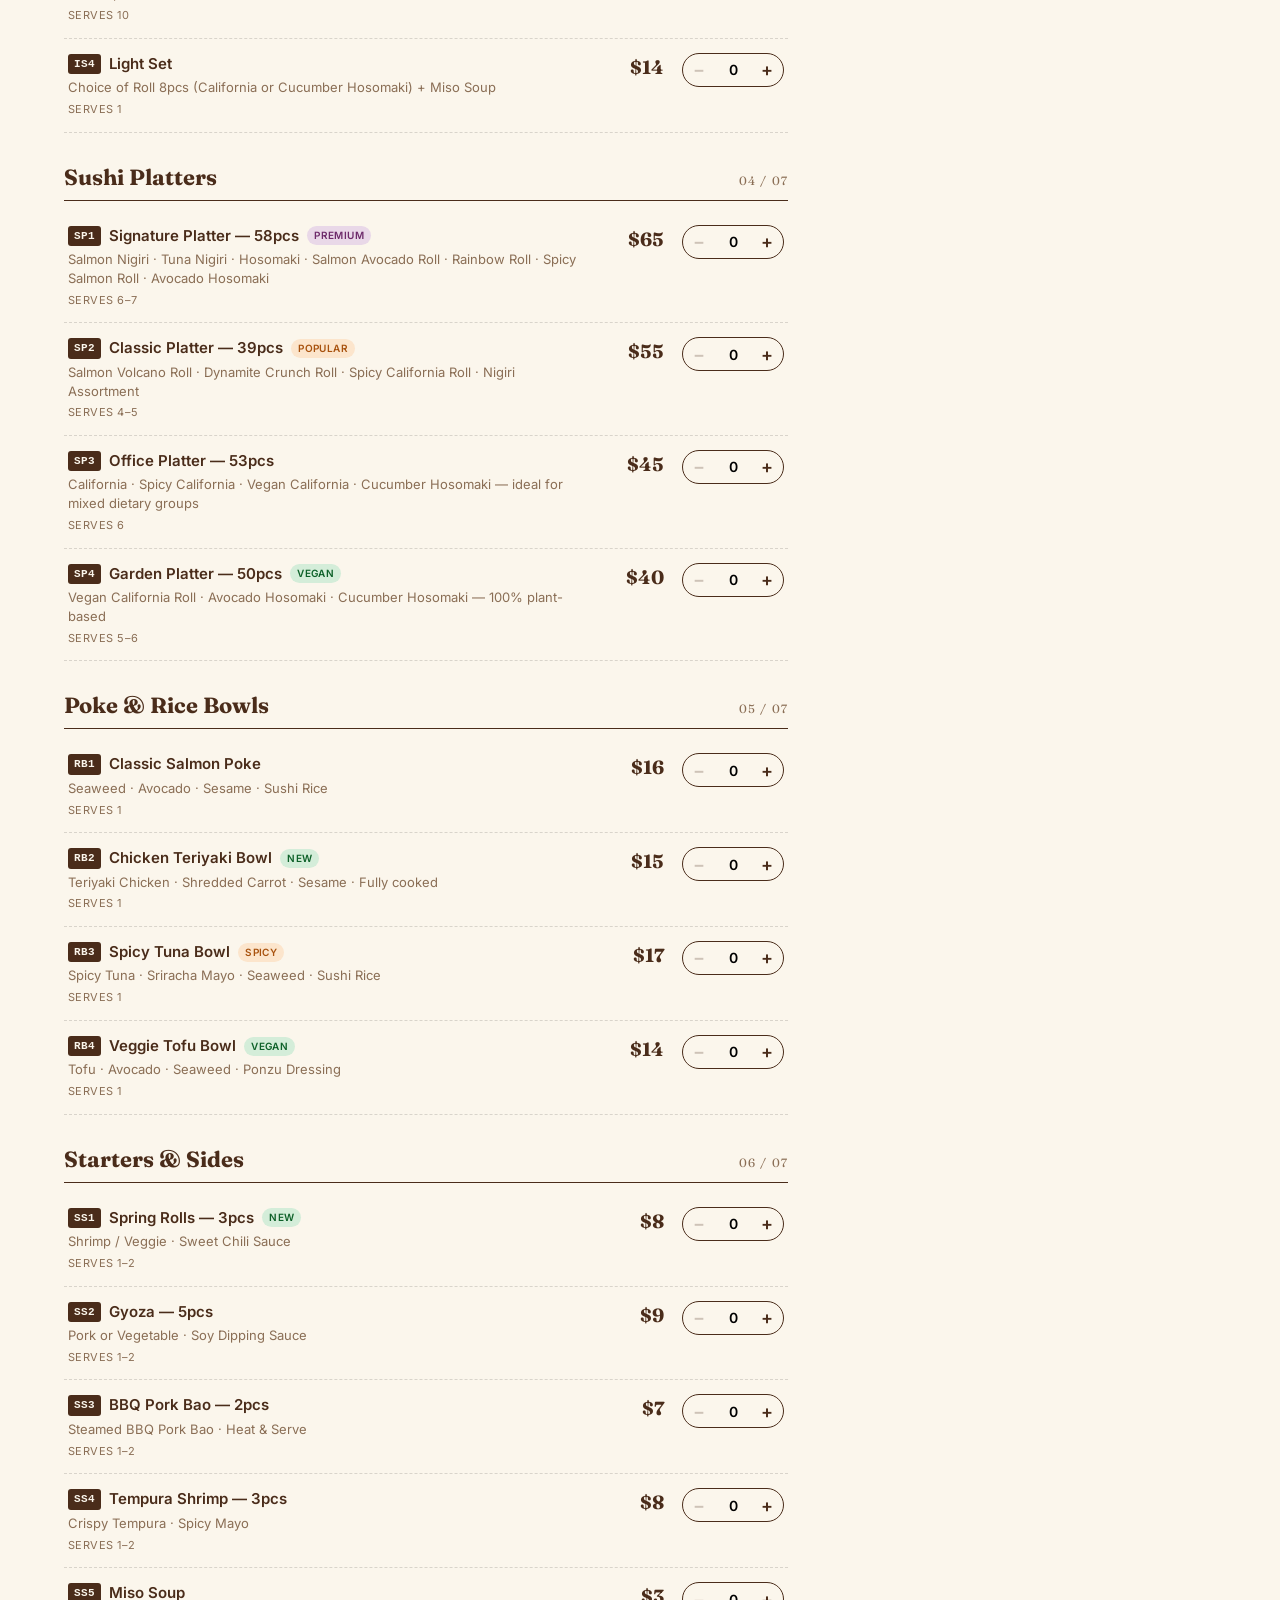
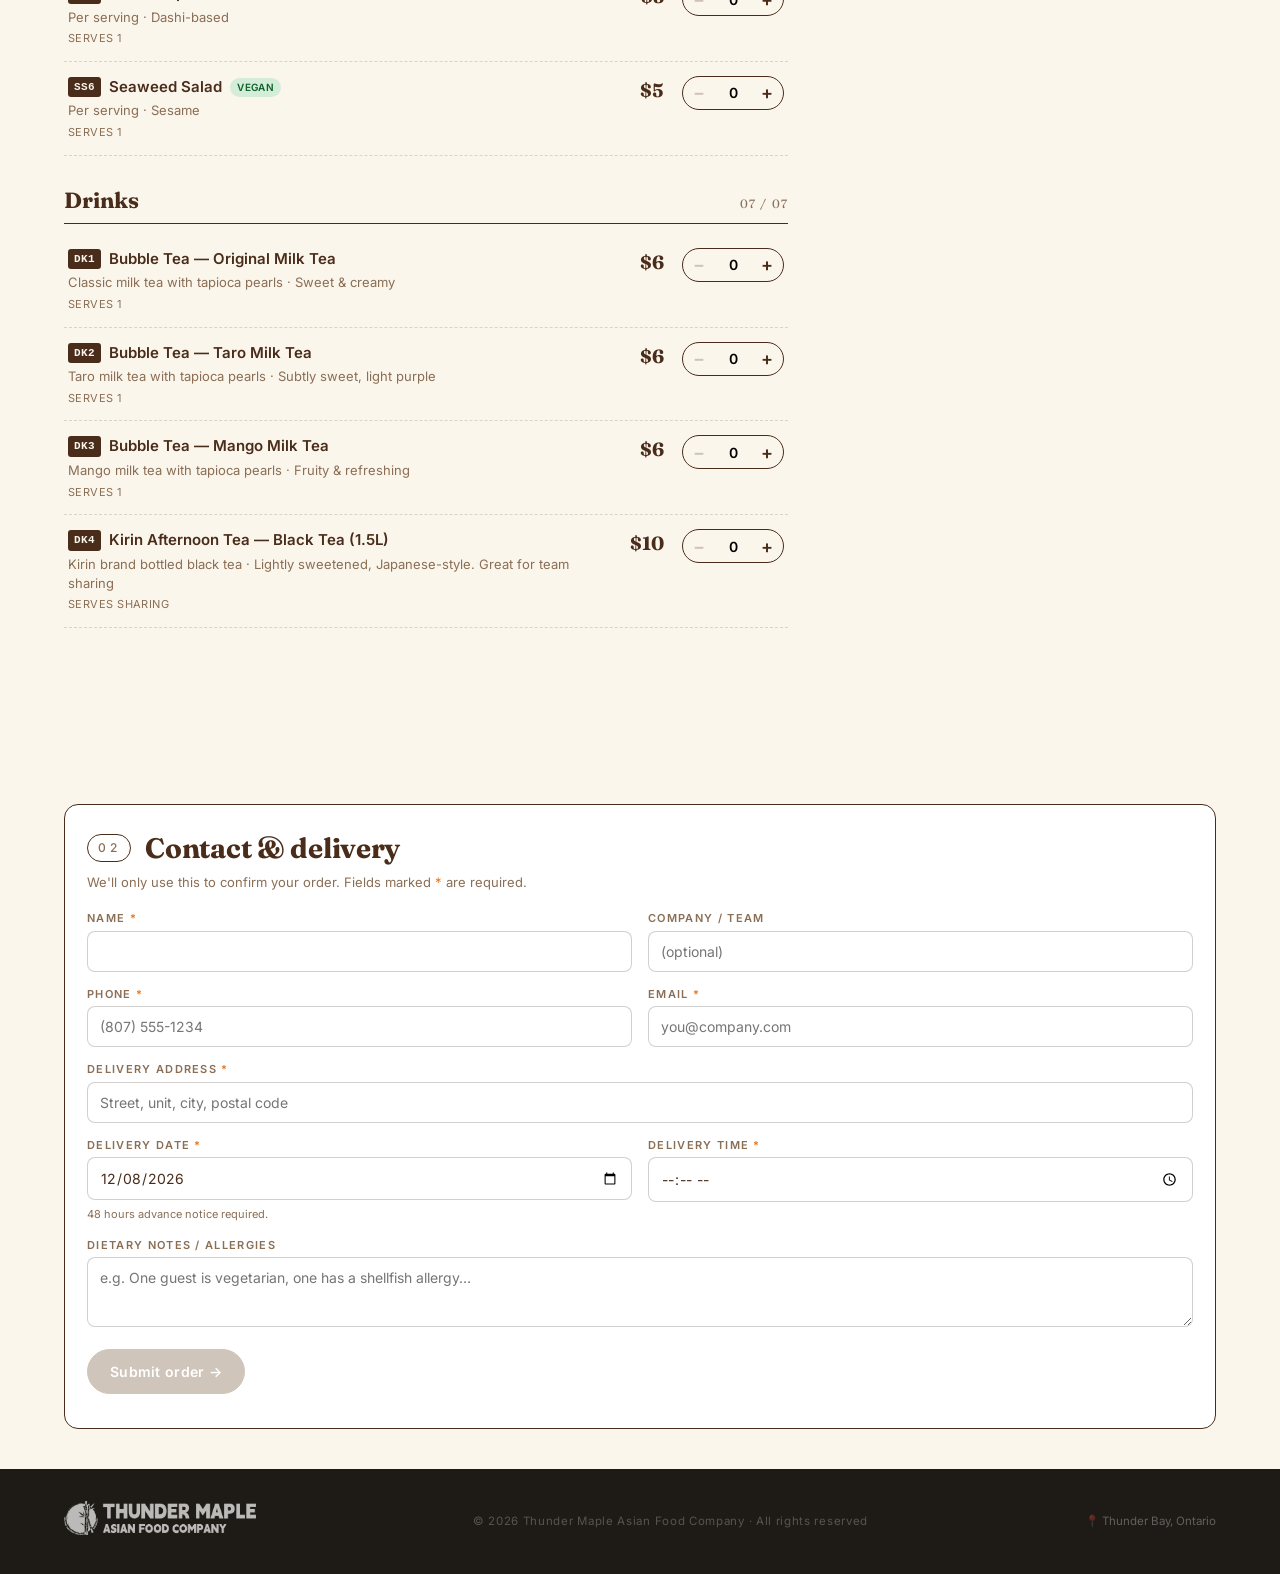
==== commit 0d7e7121: "update order system and index page" ====
--- a/Order system/order.html
+++ b/Order system/order.html
@@ -398,7 +398,7 @@
 
 <footer>
   <div><img src="../assets/logos/Logo-TMAFC1022-WideWhite.png" alt="Thunder Maple" style="height:34px;width:auto;opacity:.7;"></div>
-  <div class="footer-copy">© 2025 Thunder Maple Asian Food Company · All rights reserved</div>
+  <div class="footer-copy">© 2026 Thunder Maple Asian Food Company · All rights reserved</div>
   <div class="footer-loc">📍 Thunder Bay, Ontario</div>
 </footer>
 
@@ -849,7 +849,10 @@
     link.style.display='inline';
     link.onclick = () => {
       const w = window.open('', '_blank');
-      w.document.write('<pre style="font-family:ui-monospace,monospace;padding:20px;white-space:pre-wrap">' + hist.map(payloadToText).join('\n\n———\n\n') + '</pre>');
+      w.document.open();
+      w.document.write('<html><body><pre id="r" style="font-family:ui-monospace,monospace;padding:20px;white-space:pre-wrap"></pre></body></html>');
+      w.document.close();
+      w.document.getElementById('r').textContent = hist.map(payloadToText).join('\n\n———\n\n');
     };
   }
 }
